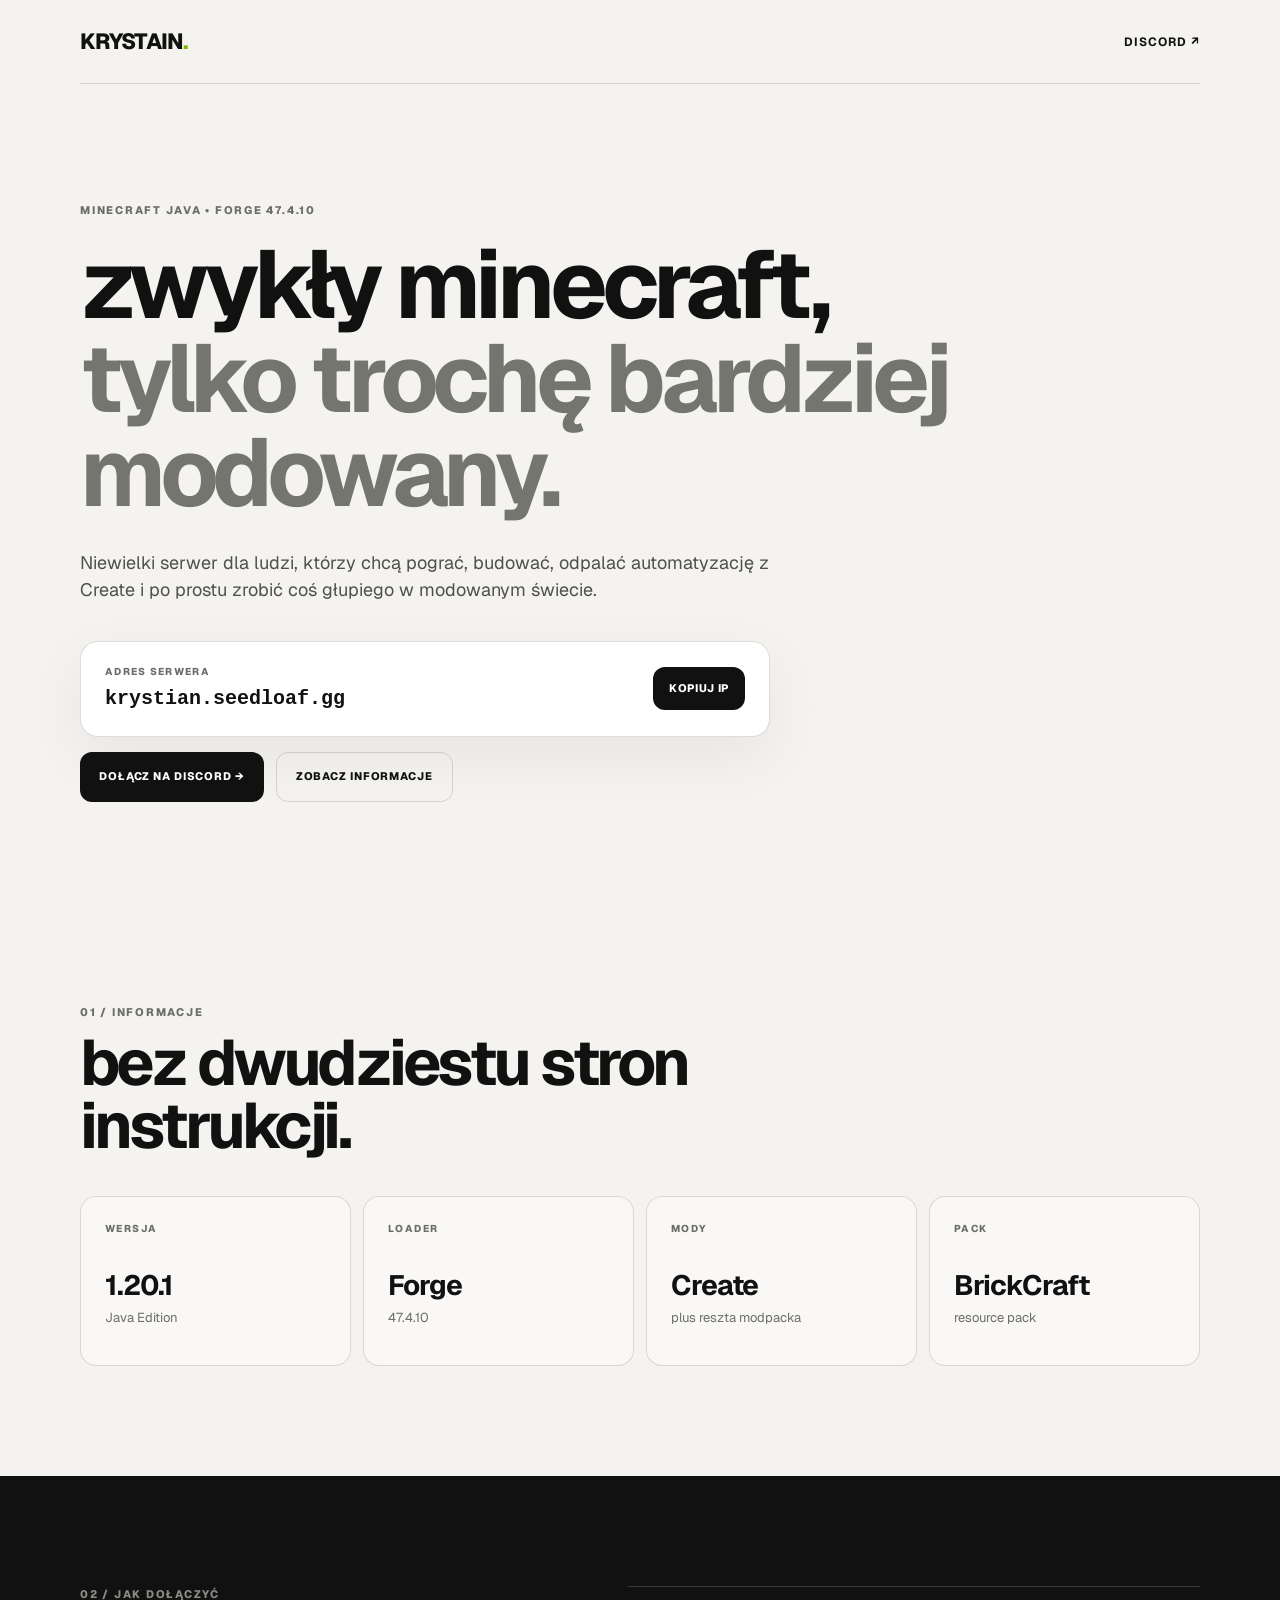
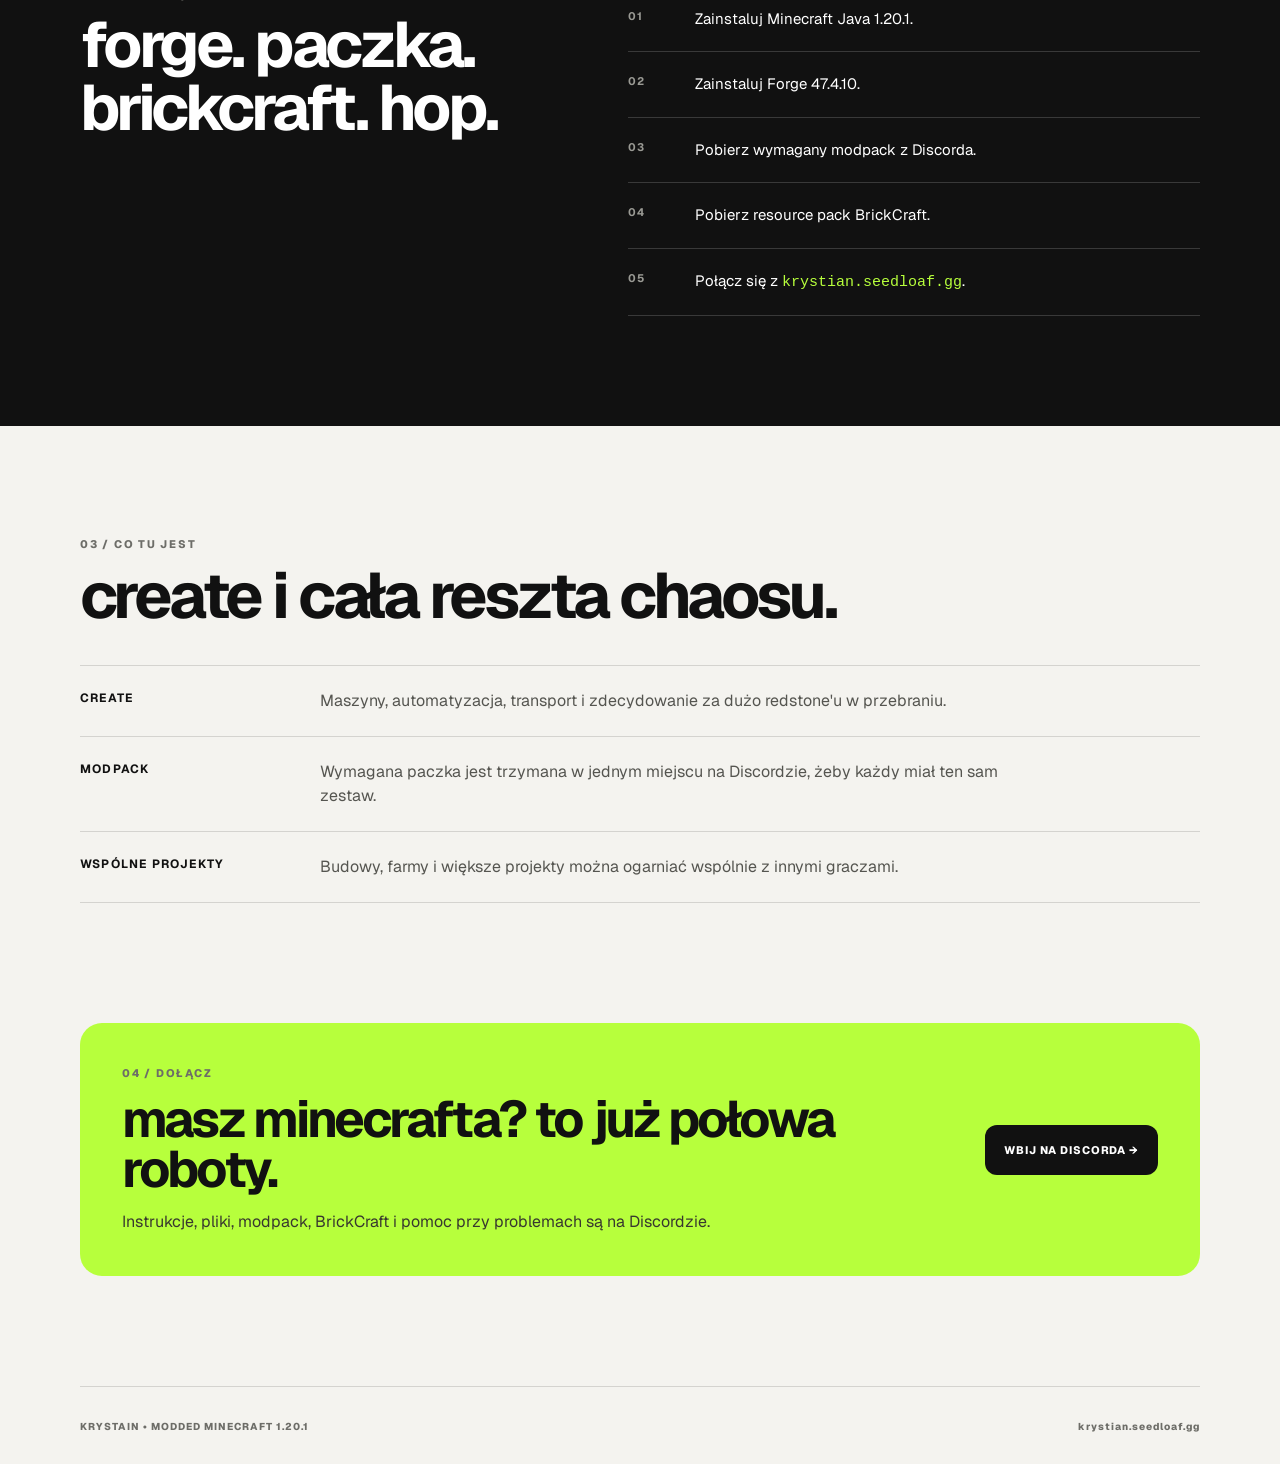
==== index.html @ 8db47ee4 "Update website" ====
<!doctype html>
<html lang="pl">
<head>
  <meta charset="utf-8">
  <meta name="viewport" content="width=device-width, initial-scale=1">
  <title>Krystain — Modowany Minecraft 1.20.1</title>
  <meta name="description" content="Krystain — niewielki modowany serwer Minecraft Java 1.20.1 Forge 47.4.10. Create, BrickCraft i wspólne granie.">
  <meta name="robots" content="index, follow">
  <meta name="theme-color" content="#111111">
  <link rel="canonical" href="https://krystian-mc-server.mooo.com/">
  <link rel="icon" href="favicon.svg" type="image/svg+xml">
  <link rel="stylesheet" href="styles.css">

  <meta property="og:type" content="website">
  <meta property="og:title" content="Krystain — Modowany Minecraft 1.20.1">
  <meta property="og:description" content="Minecraft Java 1.20.1 + Forge 47.4.10 + Create. Dołącz do serwera.">
  <meta property="og:url" content="https://krystian-mc-server.mooo.com/">

  <script type="application/ld+json">
  {
    "@context": "https://schema.org",
    "@type": "WebSite",
    "name": "Krystain Minecraft Server",
    "url": "https://krystian-mc-server.mooo.com/",
    "description": "Modowany serwer Minecraft Java 1.20.1 Forge 47.4.10.",
    "about": {
      "@type": "VideoGame",
      "name": "Minecraft",
      "gamePlatform": "PC"
    }
  }
  </script>
</head>
<body>
  <header class="nav wrap">
    <a class="brand" href="#top" aria-label="Krystain">KRYSTAIN<span>.</span></a>
    <a class="nav-link" data-discord href="#">DISCORD ↗</a>
  </header>

  <main id="top">
    <section class="hero wrap">
      <div class="eyebrow">MINECRAFT JAVA • FORGE 47.4.10</div>
      <h1>zwykły minecraft,<br><span>tylko trochę bardziej modowany.</span></h1>
      <p class="lead">Niewielki serwer dla ludzi, którzy chcą pograć, budować, odpalać automatyzację z Create i po prostu zrobić coś głupiego w modowanym świecie.</p>

      <div class="server-card">
        <div>
          <div class="label">ADRES SERWERA</div>
          <code id="server-address">krystian.seedloaf.gg</code>
        </div>
        <button id="copy-ip" class="copy-btn" type="button">KOPIUJ IP</button>
      </div>

      <div class="actions">
        <a class="btn btn-primary" data-discord href="#">DOŁĄCZ NA DISCORD →</a>
        <a class="btn btn-ghost" href="#info">ZOBACZ INFORMACJE</a>
      </div>
    </section>

    <section id="info" class="section wrap">
      <div class="section-head">
        <div class="eyebrow">01 / INFORMACJE</div>
        <h2>bez dwudziestu stron instrukcji.</h2>
      </div>
      <div class="grid four">
        <article class="info-card"><span>WERSJA</span><strong>1.20.1</strong><p>Java Edition</p></article>
        <article class="info-card"><span>LOADER</span><strong>Forge</strong><p>47.4.10</p></article>
        <article class="info-card"><span>MODY</span><strong>Create</strong><p>plus reszta modpacka</p></article>
        <article class="info-card"><span>PACK</span><strong>BrickCraft</strong><p>resource pack</p></article>
      </div>
    </section>

    <section class="section dark">
      <div class="wrap split">
        <div>
          <div class="eyebrow">02 / JAK DOŁĄCZYĆ</div>
          <h2>forge. paczka. brickcraft. hop.</h2>
        </div>
        <div class="steps">
          <div class="step"><b>01</b><span>Zainstaluj Minecraft Java 1.20.1.</span></div>
          <div class="step"><b>02</b><span>Zainstaluj Forge 47.4.10.</span></div>
          <div class="step"><b>03</b><span>Pobierz wymagany modpack z Discorda.</span></div>
          <div class="step"><b>04</b><span>Pobierz resource pack BrickCraft.</span></div>
          <div class="step"><b>05</b><span>Połącz się z <code>krystian.seedloaf.gg</code>.</span></div>
        </div>
      </div>
    </section>

    <section class="section wrap">
      <div class="section-head">
        <div class="eyebrow">03 / CO TU JEST</div>
        <h2>create i cała reszta chaosu.</h2>
      </div>
      <div class="feature-list">
        <div class="feature"><strong>CREATE</strong><span>Maszyny, automatyzacja, transport i zdecydowanie za dużo redstone'u w przebraniu.</span></div>
        <div class="feature"><strong>MODPACK</strong><span>Wymagana paczka jest trzymana w jednym miejscu na Discordzie, żeby każdy miał ten sam zestaw.</span></div>
        <div class="feature"><strong>WSPÓLNE PROJEKTY</strong><span>Budowy, farmy i większe projekty można ogarniać wspólnie z innymi graczami.</span></div>
      </div>
    </section>

    <section class="section cta wrap">
      <div class="cta-box">
        <div>
          <div class="eyebrow">04 / DOŁĄCZ</div>
          <h2>masz minecrafta? to już połowa roboty.</h2>
          <p>Instrukcje, pliki, modpack, BrickCraft i pomoc przy problemach są na Discordzie.</p>
        </div>
        <a class="btn btn-primary" data-discord href="#">WBIJ NA DISCORDA →</a>
      </div>
    </section>
  </main>

  <footer class="footer wrap">
    <span>KRYSTAIN • MODDED MINECRAFT 1.20.1</span>
    <span>krystian.seedloaf.gg</span>
  </footer>

  <script>
    const DISCORD_URL = 'https://discord.gg/H9PWDrNjB4';
    const ip = 'krystian.seedloaf.gg';

    document.querySelectorAll('[data-discord]').forEach((el) => {
      el.href = DISCORD_URL;
    });

    document.getElementById('copy-ip').addEventListener('click', async () => {
      try {
        await navigator.clipboard.writeText(ip);
        const btn = document.getElementById('copy-ip');
        btn.textContent = 'SKOPIOWANE ✓';
        setTimeout(() => btn.textContent = 'KOPIUJ IP', 1500);
      } catch {
        window.prompt('Skopiuj adres serwera:', ip);
      }
    });
  </script>
</body>
</html>
---- styles.css ----
@import url('https://fonts.googleapis.com/css2?family=Geist:wght@400;500;600;700;800&display=swap');

:root {
  --bg: #f4f3ef;
  --ink: #111;
  --muted: #6d6d68;
  --line: rgba(17,17,17,.14);
  --dark: #111;
  --light: #faf9f6;
  --accent: #b7ff3c;
}

* { box-sizing: border-box; }
html { scroll-behavior: smooth; }
body {
  margin: 0;
  font-family: Geist, Inter, system-ui, sans-serif;
  background: var(--bg);
  color: var(--ink);
  line-height: 1.5;
}
a { color: inherit; text-decoration: none; }
button { font: inherit; }
.wrap { width: min(1120px, calc(100% - 40px)); margin: 0 auto; }

.nav {
  min-height: 84px;
  display: flex;
  align-items: center;
  justify-content: space-between;
  border-bottom: 1px solid var(--line);
}
.brand { font-weight: 800; letter-spacing: -.04em; font-size: 22px; }
.brand span { color: #7bb800; }
.nav-link { font-size: 12px; font-weight: 700; letter-spacing: .08em; }

.hero { padding: 118px 0 92px; }
.eyebrow { font-size: 11px; font-weight: 800; letter-spacing: .16em; color: var(--muted); }
h1, h2 { margin: 0; letter-spacing: -.055em; line-height: .98; }
h1 { max-width: 900px; margin-top: 18px; font-size: clamp(50px, 8vw, 96px); }
h1 span { color: #75756f; }
.lead { max-width: 690px; margin: 30px 0 38px; font-size: 18px; color: #4f4f4b; }

.server-card {
  display: flex;
  align-items: center;
  justify-content: space-between;
  gap: 20px;
  max-width: 690px;
  padding: 22px 24px;
  background: white;
  border: 1px solid var(--line);
  border-radius: 18px;
  box-shadow: 0 20px 60px rgba(0,0,0,.06);
}
.label { margin-bottom: 5px; font-size: 10px; font-weight: 800; letter-spacing: .13em; color: var(--muted); }
.server-card code { font-size: 20px; font-weight: 700; }
.copy-btn {
  border: 0;
  background: var(--ink);
  color: white;
  border-radius: 12px;
  padding: 13px 16px;
  font-size: 11px;
  font-weight: 800;
  letter-spacing: .06em;
  cursor: pointer;
}
.copy-btn:hover { opacity: .86; }
.actions { display: flex; flex-wrap: wrap; gap: 12px; margin-top: 15px; }
.btn { display: inline-flex; align-items: center; justify-content: center; min-height: 50px; padding: 0 19px; border-radius: 12px; font-size: 11px; font-weight: 800; letter-spacing: .08em; }
.btn-primary { background: var(--ink); color: white; }
.btn-ghost { border: 1px solid var(--line); background: transparent; }
.btn-primary:hover, .btn-ghost:hover { transform: translateY(-1px); }

.section { padding: 110px 0; }
.section-head { margin-bottom: 38px; }
h2 { font-size: clamp(38px, 5vw, 64px); margin-top: 12px; max-width: 760px; }
.grid { display: grid; gap: 12px; }
.four { grid-template-columns: repeat(4, 1fr); }
.info-card { min-height: 170px; padding: 24px; border: 1px solid var(--line); border-radius: 16px; background: rgba(255,255,255,.45); }
.info-card span { display: block; font-size: 10px; font-weight: 800; letter-spacing: .14em; color: var(--muted); }
.info-card strong { display: block; margin-top: 28px; font-size: 28px; letter-spacing: -.04em; }
.info-card p { margin: 2px 0 0; color: var(--muted); font-size: 13px; }

.dark { background: var(--dark); color: white; }
.dark .eyebrow { color: #8c8c86; }
.split { display: grid; grid-template-columns: .9fr 1.1fr; gap: 80px; align-items: start; }
.steps { border-top: 1px solid rgba(255,255,255,.17); }
.step { display: grid; grid-template-columns: 55px 1fr; gap: 12px; padding: 21px 0; border-bottom: 1px solid rgba(255,255,255,.17); }
.step b { color: #9a9a94; font-size: 11px; letter-spacing: .1em; }
.step span { font-size: 15px; }
.dark code { color: var(--accent); }

.feature-list { border-top: 1px solid var(--line); }
.feature { display: grid; grid-template-columns: 220px 1fr; gap: 20px; padding: 23px 0; border-bottom: 1px solid var(--line); }
.feature strong { font-size: 12px; letter-spacing: .1em; }
.feature span { color: #555550; max-width: 700px; }

.cta { padding-top: 10px; padding-bottom: 110px; }
.cta-box { display: flex; align-items: center; justify-content: space-between; gap: 30px; padding: 42px; border-radius: 22px; background: var(--accent); }
.cta-box h2 { font-size: clamp(34px, 4vw, 54px); max-width: 720px; }
.cta-box p { max-width: 600px; margin-bottom: 0; color: #38382f; }
.cta-box .btn-primary { white-space: nowrap; }

.footer { min-height: 80px; display: flex; align-items: center; justify-content: space-between; gap: 20px; border-top: 1px solid var(--line); color: var(--muted); font-size: 10px; font-weight: 800; letter-spacing: .1em; }

@media (max-width: 820px) {
  .hero { padding-top: 80px; }
  .four { grid-template-columns: repeat(2, 1fr); }
  .split { grid-template-columns: 1fr; gap: 45px; }
  .feature { grid-template-columns: 1fr; gap: 7px; }
  .cta-box { align-items: flex-start; flex-direction: column; }
}

@media (max-width: 540px) {
  .wrap { width: min(100% - 28px, 1120px); }
  h1 { font-size: 49px; }
  .server-card { align-items: flex-start; flex-direction: column; }
  .four { grid-template-columns: 1fr; }
  .cta-box { padding: 28px; }
  .footer { align-items: flex-start; flex-direction: column; padding: 24px 0; }
}
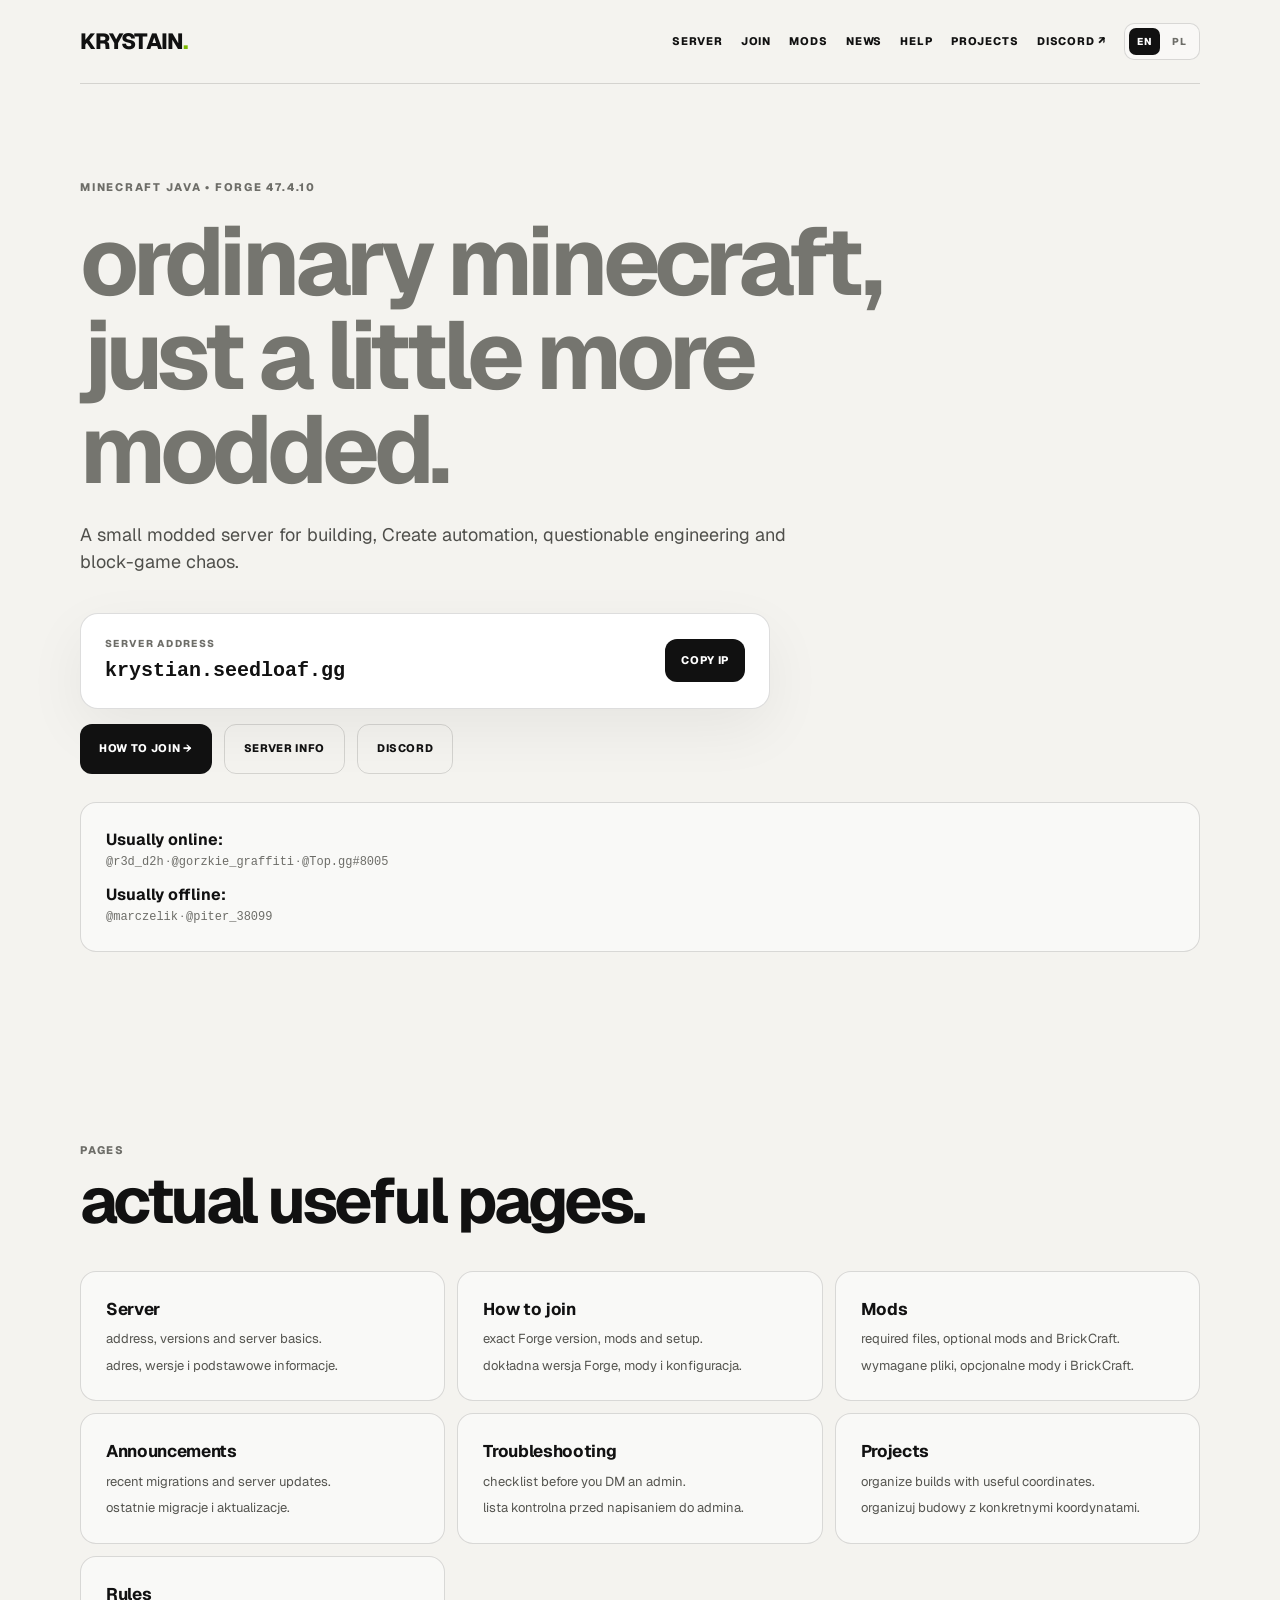
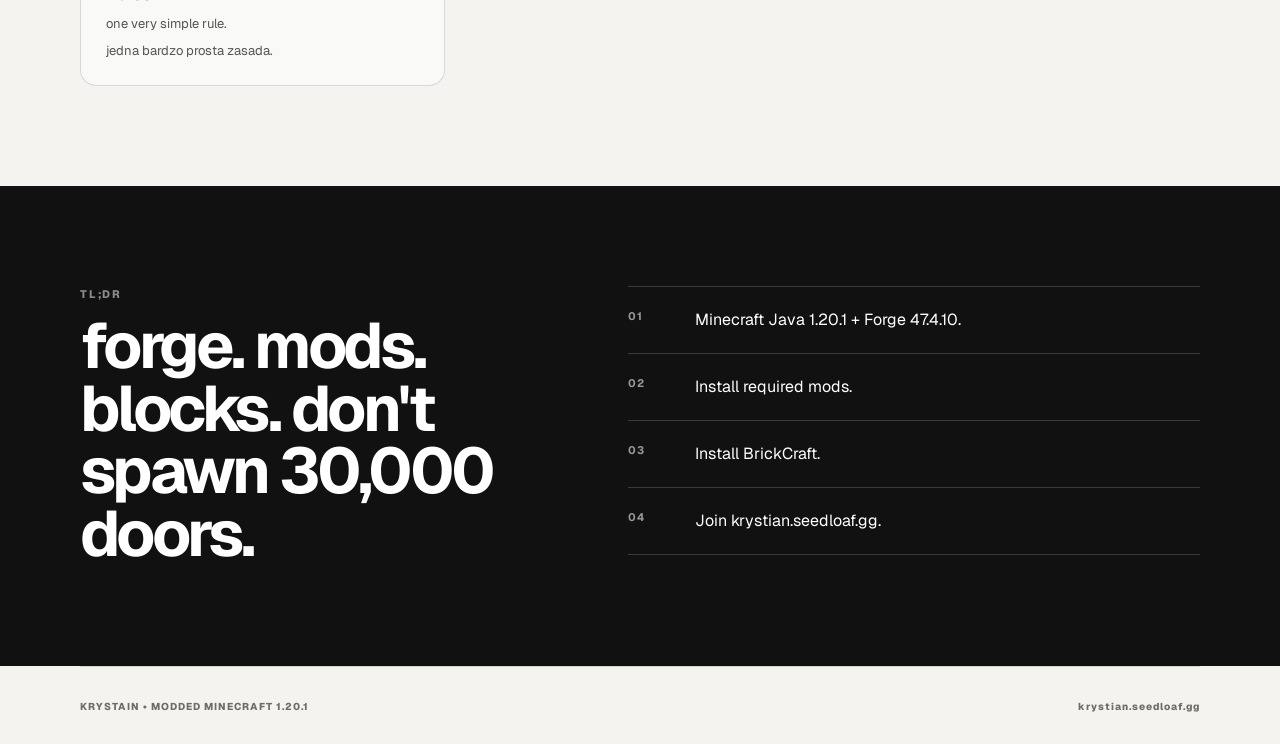
==== commit 7bb89299: "Build bilingual multi-page server site" ====
--- a/index.html
+++ b/index.html
@@ -1,138 +1,19 @@
-<!doctype html>
-<html lang="pl">
-<head>
-  <meta charset="utf-8">
-  <meta name="viewport" content="width=device-width, initial-scale=1">
-  <title>Krystain — Modowany Minecraft 1.20.1</title>
-  <meta name="description" content="Krystain — niewielki modowany serwer Minecraft Java 1.20.1 Forge 47.4.10. Create, BrickCraft i wspólne granie.">
-  <meta name="robots" content="index, follow">
-  <meta name="theme-color" content="#111111">
-  <link rel="canonical" href="https://krystian-mc-server.mooo.com/">
-  <link rel="icon" href="favicon.svg" type="image/svg+xml">
-  <link rel="stylesheet" href="styles.css">
-
-  <meta property="og:type" content="website">
-  <meta property="og:title" content="Krystain — Modowany Minecraft 1.20.1">
-  <meta property="og:description" content="Minecraft Java 1.20.1 + Forge 47.4.10 + Create. Dołącz do serwera.">
-  <meta property="og:url" content="https://krystian-mc-server.mooo.com/">
-
-  <script type="application/ld+json">
-  {
-    "@context": "https://schema.org",
-    "@type": "WebSite",
-    "name": "Krystain Minecraft Server",
-    "url": "https://krystian-mc-server.mooo.com/",
-    "description": "Modowany serwer Minecraft Java 1.20.1 Forge 47.4.10.",
-    "about": {
-      "@type": "VideoGame",
-      "name": "Minecraft",
-      "gamePlatform": "PC"
-    }
-  }
-  </script>
-</head>
-<body>
-  <header class="nav wrap">
-    <a class="brand" href="#top" aria-label="Krystain">KRYSTAIN<span>.</span></a>
-    <a class="nav-link" data-discord href="#">DISCORD ↗</a>
-  </header>
-
-  <main id="top">
-    <section class="hero wrap">
-      <div class="eyebrow">MINECRAFT JAVA • FORGE 47.4.10</div>
-      <h1>zwykły minecraft,<br><span>tylko trochę bardziej modowany.</span></h1>
-      <p class="lead">Niewielki serwer dla ludzi, którzy chcą pograć, budować, odpalać automatyzację z Create i po prostu zrobić coś głupiego w modowanym świecie.</p>
-
-      <div class="server-card">
-        <div>
-          <div class="label">ADRES SERWERA</div>
-          <code id="server-address">krystian.seedloaf.gg</code>
-        </div>
-        <button id="copy-ip" class="copy-btn" type="button">KOPIUJ IP</button>
-      </div>
-
-      <div class="actions">
-        <a class="btn btn-primary" data-discord href="#">DOŁĄCZ NA DISCORD →</a>
-        <a class="btn btn-ghost" href="#info">ZOBACZ INFORMACJE</a>
-      </div>
-    </section>
-
-    <section id="info" class="section wrap">
-      <div class="section-head">
-        <div class="eyebrow">01 / INFORMACJE</div>
-        <h2>bez dwudziestu stron instrukcji.</h2>
-      </div>
-      <div class="grid four">
-        <article class="info-card"><span>WERSJA</span><strong>1.20.1</strong><p>Java Edition</p></article>
-        <article class="info-card"><span>LOADER</span><strong>Forge</strong><p>47.4.10</p></article>
-        <article class="info-card"><span>MODY</span><strong>Create</strong><p>plus reszta modpacka</p></article>
-        <article class="info-card"><span>PACK</span><strong>BrickCraft</strong><p>resource pack</p></article>
-      </div>
-    </section>
-
-    <section class="section dark">
-      <div class="wrap split">
-        <div>
-          <div class="eyebrow">02 / JAK DOŁĄCZYĆ</div>
-          <h2>forge. paczka. brickcraft. hop.</h2>
-        </div>
-        <div class="steps">
-          <div class="step"><b>01</b><span>Zainstaluj Minecraft Java 1.20.1.</span></div>
-          <div class="step"><b>02</b><span>Zainstaluj Forge 47.4.10.</span></div>
-          <div class="step"><b>03</b><span>Pobierz wymagany modpack z Discorda.</span></div>
-          <div class="step"><b>04</b><span>Pobierz resource pack BrickCraft.</span></div>
-          <div class="step"><b>05</b><span>Połącz się z <code>krystian.seedloaf.gg</code>.</span></div>
-        </div>
-      </div>
-    </section>
-
-    <section class="section wrap">
-      <div class="section-head">
-        <div class="eyebrow">03 / CO TU JEST</div>
-        <h2>create i cała reszta chaosu.</h2>
-      </div>
-      <div class="feature-list">
-        <div class="feature"><strong>CREATE</strong><span>Maszyny, automatyzacja, transport i zdecydowanie za dużo redstone'u w przebraniu.</span></div>
-        <div class="feature"><strong>MODPACK</strong><span>Wymagana paczka jest trzymana w jednym miejscu na Discordzie, żeby każdy miał ten sam zestaw.</span></div>
-        <div class="feature"><strong>WSPÓLNE PROJEKTY</strong><span>Budowy, farmy i większe projekty można ogarniać wspólnie z innymi graczami.</span></div>
-      </div>
-    </section>
-
-    <section class="section cta wrap">
-      <div class="cta-box">
-        <div>
-          <div class="eyebrow">04 / DOŁĄCZ</div>
-          <h2>masz minecrafta? to już połowa roboty.</h2>
-          <p>Instrukcje, pliki, modpack, BrickCraft i pomoc przy problemach są na Discordzie.</p>
-        </div>
-        <a class="btn btn-primary" data-discord href="#">WBIJ NA DISCORDA →</a>
-      </div>
-    </section>
-  </main>
-
-  <footer class="footer wrap">
-    <span>KRYSTAIN • MODDED MINECRAFT 1.20.1</span>
-    <span>krystian.seedloaf.gg</span>
-  </footer>
-
-  <script>
-    const DISCORD_URL = 'https://discord.gg/H9PWDrNjB4';
-    const ip = 'krystian.seedloaf.gg';
-
-    document.querySelectorAll('[data-discord]').forEach((el) => {
-      el.href = DISCORD_URL;
-    });
-
-    document.getElementById('copy-ip').addEventListener('click', async () => {
-      try {
-        await navigator.clipboard.writeText(ip);
-        const btn = document.getElementById('copy-ip');
-        btn.textContent = 'SKOPIOWANE ✓';
-        setTimeout(() => btn.textContent = 'KOPIUJ IP', 1500);
-      } catch {
-        window.prompt('Skopiuj adres serwera:', ip);
-      }
-    });
-  </script>
-</body>
-</html>
+<!doctype html><html lang="en" data-titleen="Krystain — Modded Minecraft 1.20.1" data-titlepl="Krystain — Modowany Minecraft 1.20.1" data-descen="Krystain is a small modded Minecraft Java 1.20.1 Forge server with Create and BrickCraft." data-descpl="Krystain to mały modowany serwer Minecraft Java 1.20.1 Forge z Create i BrickCraft."><head><meta charset="utf-8"><meta name="viewport" content="width=device-width, initial-scale=1"><title>Krystain — Modded Minecraft 1.20.1</title><meta name="description" content="Krystain is a small modded Minecraft Java 1.20.1 Forge server with Create and BrickCraft."><meta name="robots" content="index, follow"><link rel="canonical" href="https://krystian-mc.vercel.app/"><meta property="og:type" content="website"><meta property="og:title" content="Krystain — Modded Minecraft 1.20.1"><meta property="og:description" content="Krystain is a small modded Minecraft Java 1.20.1 Forge server with Create and BrickCraft."><meta property="og:url" content="https://krystian-mc.vercel.app/"><link rel="icon" href="/favicon.svg" type="image/svg+xml"><link rel="stylesheet" href="/styles.css"></head><body>
+<header class="nav wrap"><a class="brand" href="/">KRYSTAIN<span>.</span></a><div class="nav-actions"><a class="nav-link" href="/server/">SERVER</a><a class="nav-link" href="/join/">JOIN</a><a class="nav-link" href="/mods/">MODS</a><a class="nav-link" href="/announcements/">NEWS</a><a class="nav-link" href="/troubleshooting/">HELP</a><a class="nav-link" href="/projects/">PROJECTS</a><a class="nav-link" data-discord href="#">DISCORD ↗</a><div class="lang-switch"><button data-set-lang="en">EN</button><button data-set-lang="pl">PL</button></div></div></header>
+<main>
+<section class="hero wrap"><div class="eyebrow">MINECRAFT JAVA • FORGE 47.4.10</div><h1><span class="lang-en">ordinary minecraft,<br><span>just a little more modded.</span></span><span class="lang-pl">zwykły minecraft,<br><span>tylko trochę bardziej modowany.</span></span></h1>
+<p class="lead"><span class="lang-en">A small modded server for building, Create automation, questionable engineering and block-game chaos.</span><span class="lang-pl">Mały modowany serwer do budowania, automatyzacji z Create, podejrzanej inżynierii i blockowego chaosu.</span></p>
+<div class="server-card"><div><div class="label">SERVER ADDRESS</div><code>krystian.seedloaf.gg</code></div><button id="copy-ip" class="copy-btn">COPY IP</button></div>
+<div class="actions"><a class="btn" href="/join/">HOW TO JOIN →</a><a class="btn btn-ghost" href="/server/">SERVER INFO</a><a class="btn btn-ghost" data-discord href="#">DISCORD</a></div>
+<div class="notice" style="margin-top:28px"><strong><span class="lang-en">Usually online:</span><span class="lang-pl">Zwykle online:</span></strong><div class="mini"><code>@r3d_d2h</code> · <code>@gorzkie_graffiti</code> · <code>@Top.gg#8005</code></div><strong style="display:block;margin-top:12px"><span class="lang-en">Usually offline:</span><span class="lang-pl">Zwykle offline:</span></strong><div class="mini"><code>@marczelik</code> · <code>@piter_38099</code></div></div></section>
+<section class="section wrap"><div class="section-head"><div class="eyebrow">PAGES</div><h2><span class="lang-en">actual useful pages.</span><span class="lang-pl">faktycznie przydatne strony.</span></h2></div><div class="link-grid">
+<a class="link-card" href="/server/"><strong>Server</strong><span><span class="lang-en">address, versions and server basics.</span><span class="lang-pl">adres, wersje i podstawowe informacje.</span></span></a>
+<a class="link-card" href="/join/"><strong>How to join</strong><span><span class="lang-en">exact Forge version, mods and setup.</span><span class="lang-pl">dokładna wersja Forge, mody i konfiguracja.</span></span></a>
+<a class="link-card" href="/mods/"><strong>Mods</strong><span><span class="lang-en">required files, optional mods and BrickCraft.</span><span class="lang-pl">wymagane pliki, opcjonalne mody i BrickCraft.</span></span></a>
+<a class="link-card" href="/announcements/"><strong>Announcements</strong><span><span class="lang-en">recent migrations and server updates.</span><span class="lang-pl">ostatnie migracje i aktualizacje.</span></span></a>
+<a class="link-card" href="/troubleshooting/"><strong>Troubleshooting</strong><span><span class="lang-en">checklist before you DM an admin.</span><span class="lang-pl">lista kontrolna przed napisaniem do admina.</span></span></a>
+<a class="link-card" href="/projects/"><strong>Projects</strong><span><span class="lang-en">organize builds with useful coordinates.</span><span class="lang-pl">organizuj budowy z konkretnymi koordynatami.</span></span></a>
+<a class="link-card" href="/rules/"><strong>Rules</strong><span><span class="lang-en">one very simple rule.</span><span class="lang-pl">jedna bardzo prosta zasada.</span></span></a></div></section>
+<section class="section dark"><div class="wrap split"><div><div class="eyebrow">TL;DR</div><h2><span class="lang-en">forge. mods. blocks. don't spawn 30,000 doors.</span><span class="lang-pl">forge. mody. bloczki. nie spawnuj 30 000 drzwi.</span></h2></div><div class="steps">
+<div class="step"><b>01</b><span><span class="lang-en">Minecraft Java 1.20.1 + Forge 47.4.10.</span><span class="lang-pl">Minecraft Java 1.20.1 + Forge 47.4.10.</span></span></div><div class="step"><b>02</b><span><span class="lang-en">Install required mods.</span><span class="lang-pl">Zainstaluj wymagane mody.</span></span></div><div class="step"><b>03</b><span><span class="lang-en">Install BrickCraft.</span><span class="lang-pl">Zainstaluj BrickCraft.</span></span></div><div class="step"><b>04</b><span><span class="lang-en">Join krystian.seedloaf.gg.</span><span class="lang-pl">Wejdź na krystian.seedloaf.gg.</span></span></div>
+</div></div></section></main><footer class="footer wrap"><span>KRYSTAIN • MODDED MINECRAFT 1.20.1</span><span>krystian.seedloaf.gg</span></footer><script src="/site.js"></script></body></html>
--- a/styles.css
+++ b/styles.css
@@ -1,123 +1,9 @@
 @import url('https://fonts.googleapis.com/css2?family=Geist:wght@400;500;600;700;800&display=swap');
-
-:root {
-  --bg: #f4f3ef;
-  --ink: #111;
-  --muted: #6d6d68;
-  --line: rgba(17,17,17,.14);
-  --dark: #111;
-  --light: #faf9f6;
-  --accent: #b7ff3c;
-}
-
-* { box-sizing: border-box; }
-html { scroll-behavior: smooth; }
-body {
-  margin: 0;
-  font-family: Geist, Inter, system-ui, sans-serif;
-  background: var(--bg);
-  color: var(--ink);
-  line-height: 1.5;
-}
-a { color: inherit; text-decoration: none; }
-button { font: inherit; }
-.wrap { width: min(1120px, calc(100% - 40px)); margin: 0 auto; }
-
-.nav {
-  min-height: 84px;
-  display: flex;
-  align-items: center;
-  justify-content: space-between;
-  border-bottom: 1px solid var(--line);
-}
-.brand { font-weight: 800; letter-spacing: -.04em; font-size: 22px; }
-.brand span { color: #7bb800; }
-.nav-link { font-size: 12px; font-weight: 700; letter-spacing: .08em; }
-
-.hero { padding: 118px 0 92px; }
-.eyebrow { font-size: 11px; font-weight: 800; letter-spacing: .16em; color: var(--muted); }
-h1, h2 { margin: 0; letter-spacing: -.055em; line-height: .98; }
-h1 { max-width: 900px; margin-top: 18px; font-size: clamp(50px, 8vw, 96px); }
-h1 span { color: #75756f; }
-.lead { max-width: 690px; margin: 30px 0 38px; font-size: 18px; color: #4f4f4b; }
-
-.server-card {
-  display: flex;
-  align-items: center;
-  justify-content: space-between;
-  gap: 20px;
-  max-width: 690px;
-  padding: 22px 24px;
-  background: white;
-  border: 1px solid var(--line);
-  border-radius: 18px;
-  box-shadow: 0 20px 60px rgba(0,0,0,.06);
-}
-.label { margin-bottom: 5px; font-size: 10px; font-weight: 800; letter-spacing: .13em; color: var(--muted); }
-.server-card code { font-size: 20px; font-weight: 700; }
-.copy-btn {
-  border: 0;
-  background: var(--ink);
-  color: white;
-  border-radius: 12px;
-  padding: 13px 16px;
-  font-size: 11px;
-  font-weight: 800;
-  letter-spacing: .06em;
-  cursor: pointer;
-}
-.copy-btn:hover { opacity: .86; }
-.actions { display: flex; flex-wrap: wrap; gap: 12px; margin-top: 15px; }
-.btn { display: inline-flex; align-items: center; justify-content: center; min-height: 50px; padding: 0 19px; border-radius: 12px; font-size: 11px; font-weight: 800; letter-spacing: .08em; }
-.btn-primary { background: var(--ink); color: white; }
-.btn-ghost { border: 1px solid var(--line); background: transparent; }
-.btn-primary:hover, .btn-ghost:hover { transform: translateY(-1px); }
-
-.section { padding: 110px 0; }
-.section-head { margin-bottom: 38px; }
-h2 { font-size: clamp(38px, 5vw, 64px); margin-top: 12px; max-width: 760px; }
-.grid { display: grid; gap: 12px; }
-.four { grid-template-columns: repeat(4, 1fr); }
-.info-card { min-height: 170px; padding: 24px; border: 1px solid var(--line); border-radius: 16px; background: rgba(255,255,255,.45); }
-.info-card span { display: block; font-size: 10px; font-weight: 800; letter-spacing: .14em; color: var(--muted); }
-.info-card strong { display: block; margin-top: 28px; font-size: 28px; letter-spacing: -.04em; }
-.info-card p { margin: 2px 0 0; color: var(--muted); font-size: 13px; }
-
-.dark { background: var(--dark); color: white; }
-.dark .eyebrow { color: #8c8c86; }
-.split { display: grid; grid-template-columns: .9fr 1.1fr; gap: 80px; align-items: start; }
-.steps { border-top: 1px solid rgba(255,255,255,.17); }
-.step { display: grid; grid-template-columns: 55px 1fr; gap: 12px; padding: 21px 0; border-bottom: 1px solid rgba(255,255,255,.17); }
-.step b { color: #9a9a94; font-size: 11px; letter-spacing: .1em; }
-.step span { font-size: 15px; }
-.dark code { color: var(--accent); }
-
-.feature-list { border-top: 1px solid var(--line); }
-.feature { display: grid; grid-template-columns: 220px 1fr; gap: 20px; padding: 23px 0; border-bottom: 1px solid var(--line); }
-.feature strong { font-size: 12px; letter-spacing: .1em; }
-.feature span { color: #555550; max-width: 700px; }
-
-.cta { padding-top: 10px; padding-bottom: 110px; }
-.cta-box { display: flex; align-items: center; justify-content: space-between; gap: 30px; padding: 42px; border-radius: 22px; background: var(--accent); }
-.cta-box h2 { font-size: clamp(34px, 4vw, 54px); max-width: 720px; }
-.cta-box p { max-width: 600px; margin-bottom: 0; color: #38382f; }
-.cta-box .btn-primary { white-space: nowrap; }
-
-.footer { min-height: 80px; display: flex; align-items: center; justify-content: space-between; gap: 20px; border-top: 1px solid var(--line); color: var(--muted); font-size: 10px; font-weight: 800; letter-spacing: .1em; }
-
-@media (max-width: 820px) {
-  .hero { padding-top: 80px; }
-  .four { grid-template-columns: repeat(2, 1fr); }
-  .split { grid-template-columns: 1fr; gap: 45px; }
-  .feature { grid-template-columns: 1fr; gap: 7px; }
-  .cta-box { align-items: flex-start; flex-direction: column; }
-}
-
-@media (max-width: 540px) {
-  .wrap { width: min(100% - 28px, 1120px); }
-  h1 { font-size: 49px; }
-  .server-card { align-items: flex-start; flex-direction: column; }
-  .four { grid-template-columns: 1fr; }
-  .cta-box { padding: 28px; }
-  .footer { align-items: flex-start; flex-direction: column; padding: 24px 0; }
-}
+:root{--bg:#f4f3ef;--ink:#111;--muted:#6d6d68;--line:rgba(17,17,17,.14);--dark:#111;--accent:#b7ff3c}
+*{box-sizing:border-box}html{scroll-behavior:smooth}body{margin:0;font-family:Geist,Inter,system-ui,sans-serif;background:var(--bg);color:var(--ink);line-height:1.5}a{color:inherit;text-decoration:none}button{font:inherit}.wrap{width:min(1120px,calc(100% - 40px));margin:0 auto}
+.nav{min-height:84px;display:flex;align-items:center;justify-content:space-between;border-bottom:1px solid var(--line)}.brand{font-weight:800;letter-spacing:-.04em;font-size:22px}.brand span{color:#7bb800}.nav-actions{display:flex;align-items:center;gap:18px}.nav-link{font-size:11px;font-weight:800;letter-spacing:.08em}.lang-switch{display:inline-flex;gap:4px;padding:4px;border:1px solid var(--line);border-radius:10px;background:rgba(255,255,255,.45)}.lang-switch button{border:0;background:transparent;border-radius:7px;padding:6px 8px;font-size:10px;font-weight:800;letter-spacing:.08em;cursor:pointer;color:var(--muted)}.lang-switch button.active{background:var(--ink);color:#fff}
+.hero,.page-hero{padding:95px 0 70px}.hero{padding-bottom:90px}.eyebrow{font-size:11px;font-weight:800;letter-spacing:.16em;color:var(--muted)}h1,h2{margin:0;letter-spacing:-.055em;line-height:.98}h1{max-width:900px;margin-top:18px;font-size:clamp(50px,8vw,96px)}.page-hero h1{font-size:clamp(46px,7vw,82px)}h1 span{color:#75756f}.lead{max-width:760px;margin:25px 0 38px;font-size:18px;color:#4f4f4b}
+.server-card{display:flex;align-items:center;justify-content:space-between;gap:20px;max-width:690px;padding:22px 24px;background:#fff;border:1px solid var(--line);border-radius:18px;box-shadow:0 20px 60px rgba(0,0,0,.06)}.label{margin-bottom:5px;font-size:10px;font-weight:800;letter-spacing:.13em;color:var(--muted)}.server-card code{font-size:20px;font-weight:700}.copy-btn,.btn{border:0;background:var(--ink);color:#fff;border-radius:12px;padding:13px 16px;font-size:11px;font-weight:800;letter-spacing:.06em;cursor:pointer}.actions{display:flex;flex-wrap:wrap;gap:12px;margin-top:15px}.btn{display:inline-flex;align-items:center;justify-content:center;min-height:50px;padding:0 19px}.btn-ghost{border:1px solid var(--line);background:transparent;color:var(--ink)}
+.section{padding:100px 0}.section-head{margin-bottom:38px}h2{font-size:clamp(38px,5vw,64px);margin-top:12px;max-width:800px}.content-grid{display:grid;grid-template-columns:repeat(2,1fr);gap:12px}.link-grid{display:grid;grid-template-columns:repeat(3,1fr);gap:12px}.card,.link-card,.notice{padding:25px;border:1px solid var(--line);border-radius:16px;background:rgba(255,255,255,.48)}.card h3{margin:0 0 10px;font-size:24px;letter-spacing:-.04em}.card p,.link-card span{margin:0;color:#555550}.link-card strong{display:block;font-size:17px;letter-spacing:-.02em}.link-card span{display:block;margin-top:7px;font-size:13px}.kv{display:grid;grid-template-columns:180px 1fr}.kv div{padding:16px 0;border-bottom:1px solid var(--line)}.kv .key{font-size:10px;font-weight:800;letter-spacing:.12em;color:var(--muted)}.kv .value{font-weight:700}.steps{border-top:1px solid var(--line)}.step{display:grid;grid-template-columns:55px 1fr;gap:12px;padding:21px 0;border-bottom:1px solid var(--line)}.step b{color:#9a9a94;font-size:11px;letter-spacing:.1em}.dark{background:var(--dark);color:#fff}.dark .eyebrow{color:#8c8c86}.dark .steps{border-color:rgba(255,255,255,.17)}.dark .step{border-color:rgba(255,255,255,.17)}.dark code{color:var(--accent)}.split{display:grid;grid-template-columns:.9fr 1.1fr;gap:80px}.announce{padding:24px 0;border-top:1px solid var(--line)}.announce:last-child{border-bottom:1px solid var(--line)}.announce h3{margin:7px 0 10px;font-size:25px;letter-spacing:-.035em}.announce p{max-width:850px;color:#555550}.tag{display:inline-block;padding:5px 8px;border-radius:999px;background:#e9e8e1;font-size:9px;font-weight:800;letter-spacing:.1em}.mini{font-size:12px;color:var(--muted)}.mono{font-family:ui-monospace,SFMono-Regular,Menlo,monospace}.lang-pl{display:none}body[data-lang="en"] .lang-en{display:inline}body[data-lang="pl"] .lang-pl{display:inline}body[data-lang="en"] .block-en{display:block}body[data-lang="pl"] .block-pl{display:block}.block-en,.block-pl{display:none}
+.footer{min-height:80px;display:flex;align-items:center;justify-content:space-between;gap:20px;border-top:1px solid var(--line);color:var(--muted);font-size:10px;font-weight:800;letter-spacing:.1em}
+@media(max-width:820px){.link-grid,.content-grid{grid-template-columns:repeat(2,1fr)}.split{grid-template-columns:1fr;gap:45px}.nav-link{display:none}.kv{grid-template-columns:1fr}}@media(max-width:540px){.wrap{width:min(100% - 28px,1120px)}h1{font-size:49px}.server-card{align-items:flex-start;flex-direction:column}.link-grid,.content-grid{grid-template-columns:1fr}.footer{align-items:flex-start;flex-direction:column;padding:24px 0}}
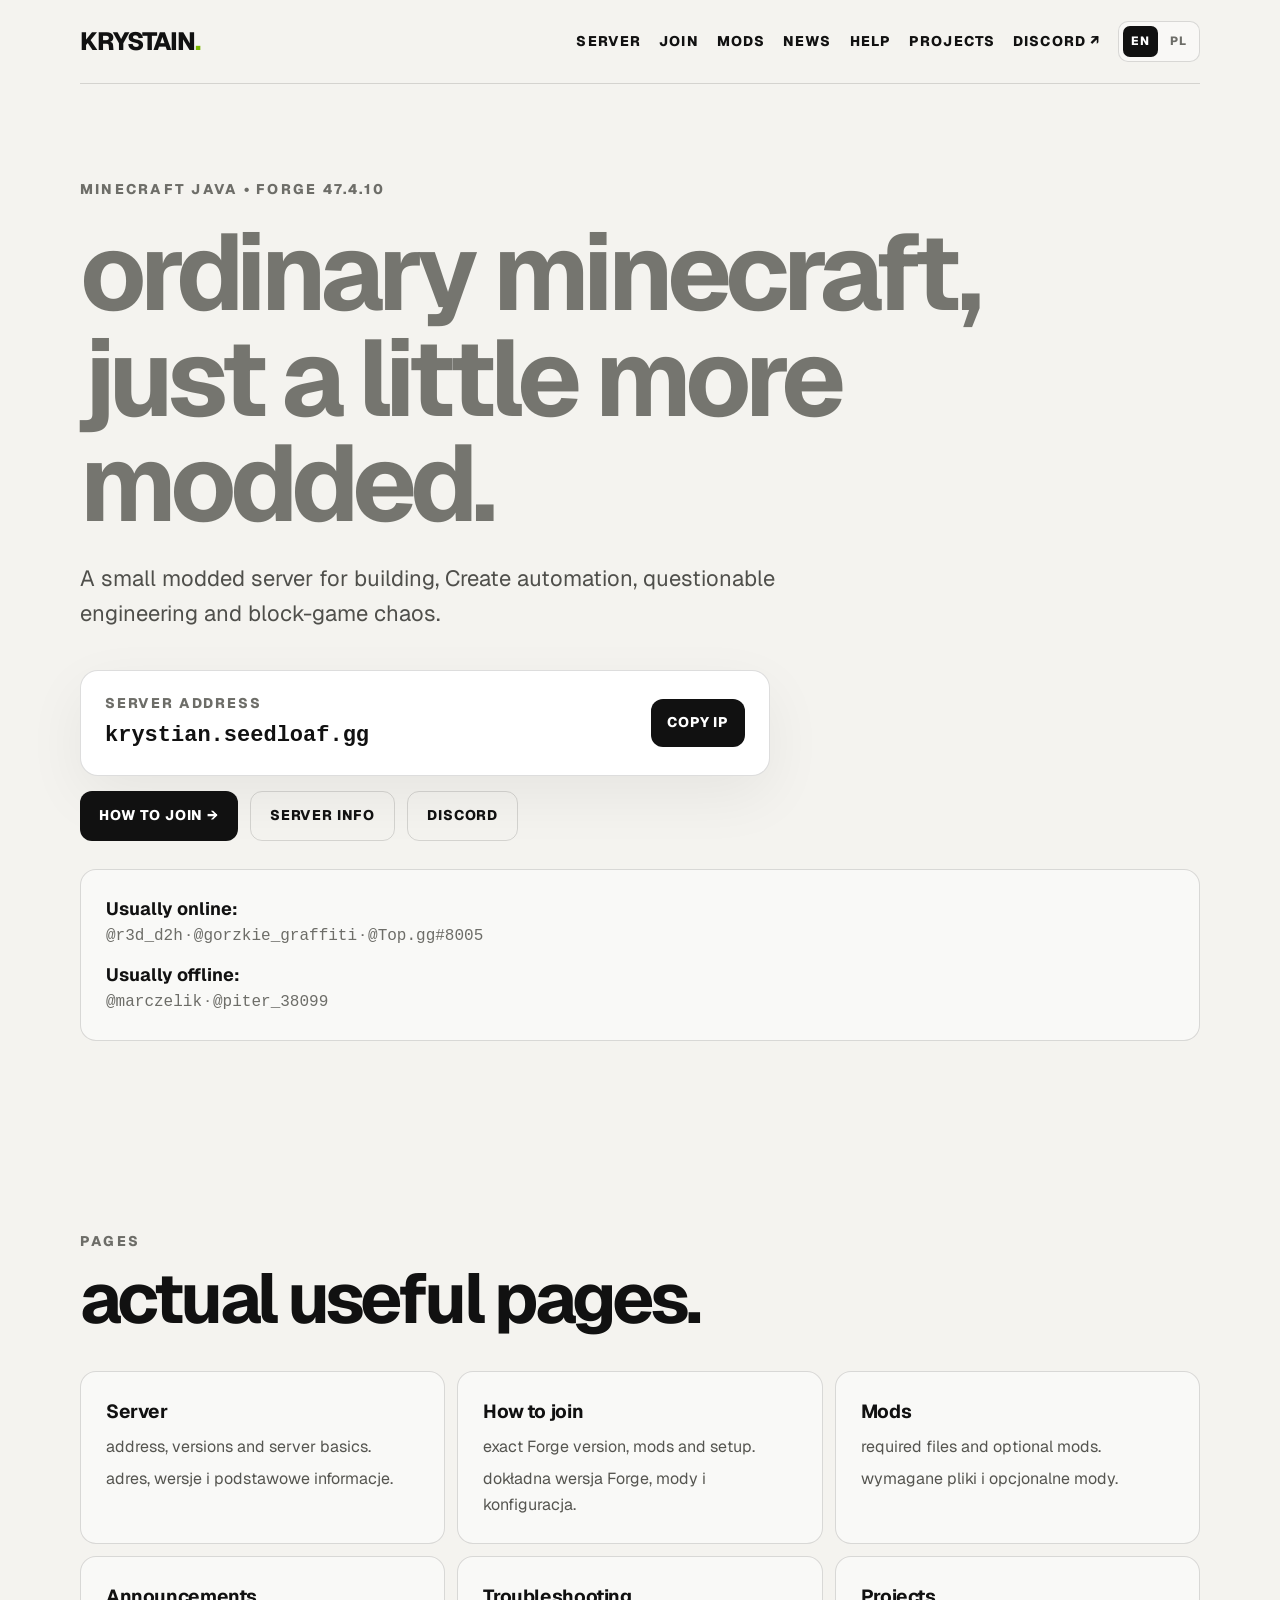
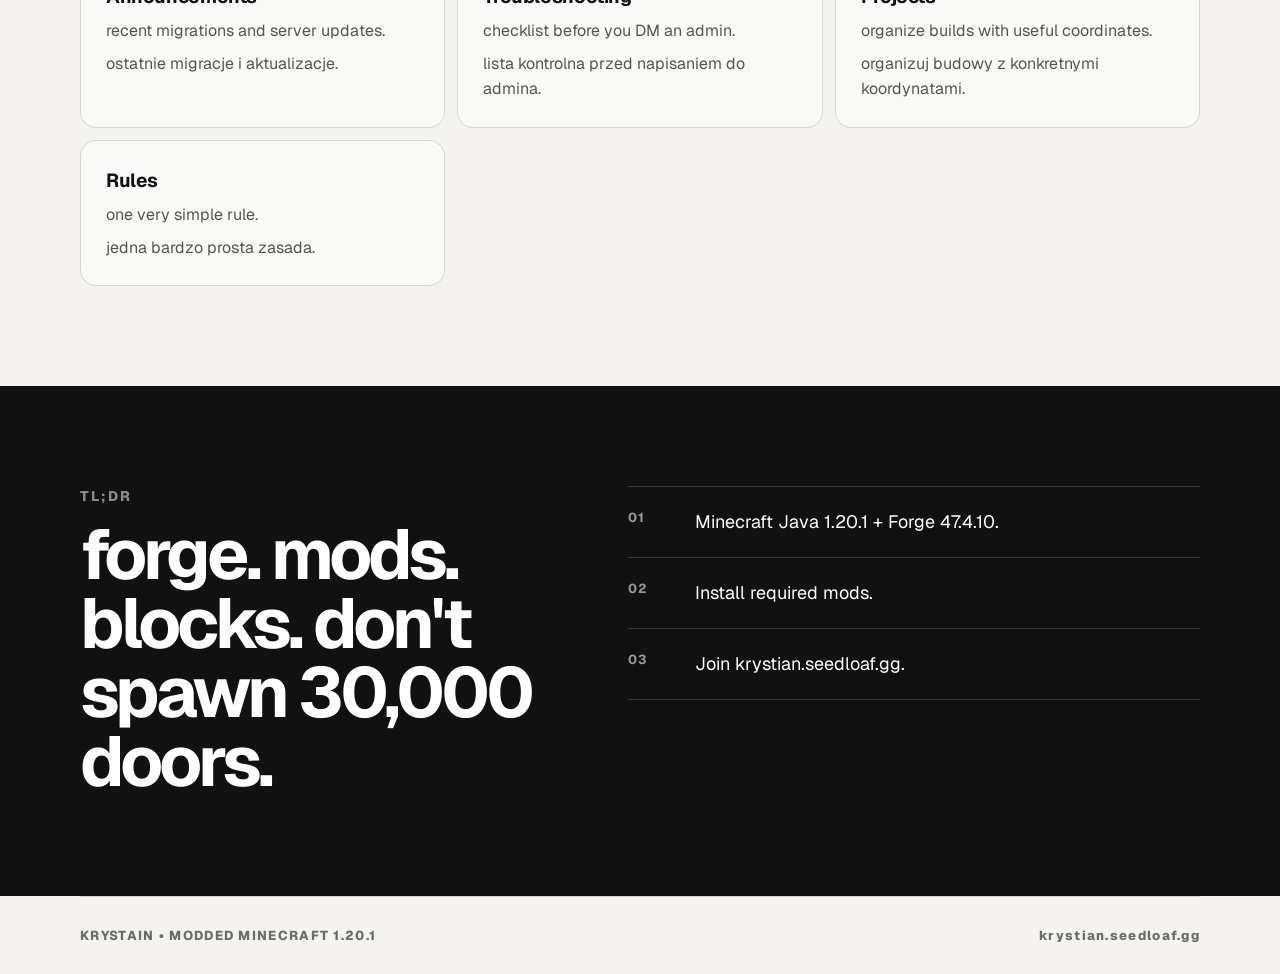
==== commit 6feefbcd: "Add reboot announcement, demote BrickCraft to optional - announcements: add reboot-in-14-days post (" ====
--- a/index.html
+++ b/index.html
@@ -1,4 +1,4 @@
-<!doctype html><html lang="en" data-titleen="Krystain — Modded Minecraft 1.20.1" data-titlepl="Krystain — Modowany Minecraft 1.20.1" data-descen="Krystain is a small modded Minecraft Java 1.20.1 Forge server with Create and BrickCraft." data-descpl="Krystain to mały modowany serwer Minecraft Java 1.20.1 Forge z Create i BrickCraft."><head><meta charset="utf-8"><meta name="viewport" content="width=device-width, initial-scale=1"><title>Krystain — Modded Minecraft 1.20.1</title><meta name="description" content="Krystain is a small modded Minecraft Java 1.20.1 Forge server with Create and BrickCraft."><meta name="robots" content="index, follow"><link rel="canonical" href="https://krystian-mc.vercel.app/"><meta property="og:type" content="website"><meta property="og:title" content="Krystain — Modded Minecraft 1.20.1"><meta property="og:description" content="Krystain is a small modded Minecraft Java 1.20.1 Forge server with Create and BrickCraft."><meta property="og:url" content="https://krystian-mc.vercel.app/"><link rel="icon" href="/favicon.svg" type="image/svg+xml"><link rel="stylesheet" href="/styles.css"></head><body>
+<!doctype html><html lang="en" data-titleen="Krystain — Modded Minecraft 1.20.1" data-titlepl="Krystain — Modowany Minecraft 1.20.1" data-descen="Krystain is a small modded Minecraft Java 1.20.1 Forge server with Create." data-descpl="Krystain to mały modowany serwer Minecraft Java 1.20.1 Forge z Create."><head><meta charset="utf-8"><meta name="viewport" content="width=device-width, initial-scale=1"><title>Krystain — Modded Minecraft 1.20.1</title><meta name="description" content="Krystain is a small modded Minecraft Java 1.20.1 Forge server with Create."><meta name="robots" content="index, follow"><link rel="canonical" href="https://krystian-mc.vercel.app/"><meta property="og:type" content="website"><meta property="og:title" content="Krystain — Modded Minecraft 1.20.1"><meta property="og:description" content="Krystain is a small modded Minecraft Java 1.20.1 Forge server with Create."><meta property="og:url" content="https://krystian-mc.vercel.app/"><link rel="icon" href="/favicon.svg" type="image/svg+xml"><link rel="stylesheet" href="/styles.css"></head><body>
 <header class="nav wrap"><a class="brand" href="/">KRYSTAIN<span>.</span></a><div class="nav-actions"><a class="nav-link" href="/server/">SERVER</a><a class="nav-link" href="/join/">JOIN</a><a class="nav-link" href="/mods/">MODS</a><a class="nav-link" href="/announcements/">NEWS</a><a class="nav-link" href="/troubleshooting/">HELP</a><a class="nav-link" href="/projects/">PROJECTS</a><a class="nav-link" data-discord href="#">DISCORD ↗</a><div class="lang-switch"><button data-set-lang="en">EN</button><button data-set-lang="pl">PL</button></div></div></header>
 <main>
 <section class="hero wrap"><div class="eyebrow">MINECRAFT JAVA • FORGE 47.4.10</div><h1><span class="lang-en">ordinary minecraft,<br><span>just a little more modded.</span></span><span class="lang-pl">zwykły minecraft,<br><span>tylko trochę bardziej modowany.</span></span></h1>
@@ -9,11 +9,11 @@
 <section class="section wrap"><div class="section-head"><div class="eyebrow">PAGES</div><h2><span class="lang-en">actual useful pages.</span><span class="lang-pl">faktycznie przydatne strony.</span></h2></div><div class="link-grid">
 <a class="link-card" href="/server/"><strong>Server</strong><span><span class="lang-en">address, versions and server basics.</span><span class="lang-pl">adres, wersje i podstawowe informacje.</span></span></a>
 <a class="link-card" href="/join/"><strong>How to join</strong><span><span class="lang-en">exact Forge version, mods and setup.</span><span class="lang-pl">dokładna wersja Forge, mody i konfiguracja.</span></span></a>
-<a class="link-card" href="/mods/"><strong>Mods</strong><span><span class="lang-en">required files, optional mods and BrickCraft.</span><span class="lang-pl">wymagane pliki, opcjonalne mody i BrickCraft.</span></span></a>
+<a class="link-card" href="/mods/"><strong>Mods</strong><span><span class="lang-en">required files and optional mods.</span><span class="lang-pl">wymagane pliki i opcjonalne mody.</span></span></a>
 <a class="link-card" href="/announcements/"><strong>Announcements</strong><span><span class="lang-en">recent migrations and server updates.</span><span class="lang-pl">ostatnie migracje i aktualizacje.</span></span></a>
 <a class="link-card" href="/troubleshooting/"><strong>Troubleshooting</strong><span><span class="lang-en">checklist before you DM an admin.</span><span class="lang-pl">lista kontrolna przed napisaniem do admina.</span></span></a>
 <a class="link-card" href="/projects/"><strong>Projects</strong><span><span class="lang-en">organize builds with useful coordinates.</span><span class="lang-pl">organizuj budowy z konkretnymi koordynatami.</span></span></a>
 <a class="link-card" href="/rules/"><strong>Rules</strong><span><span class="lang-en">one very simple rule.</span><span class="lang-pl">jedna bardzo prosta zasada.</span></span></a></div></section>
 <section class="section dark"><div class="wrap split"><div><div class="eyebrow">TL;DR</div><h2><span class="lang-en">forge. mods. blocks. don't spawn 30,000 doors.</span><span class="lang-pl">forge. mody. bloczki. nie spawnuj 30 000 drzwi.</span></h2></div><div class="steps">
-<div class="step"><b>01</b><span><span class="lang-en">Minecraft Java 1.20.1 + Forge 47.4.10.</span><span class="lang-pl">Minecraft Java 1.20.1 + Forge 47.4.10.</span></span></div><div class="step"><b>02</b><span><span class="lang-en">Install required mods.</span><span class="lang-pl">Zainstaluj wymagane mody.</span></span></div><div class="step"><b>03</b><span><span class="lang-en">Install BrickCraft.</span><span class="lang-pl">Zainstaluj BrickCraft.</span></span></div><div class="step"><b>04</b><span><span class="lang-en">Join krystian.seedloaf.gg.</span><span class="lang-pl">Wejdź na krystian.seedloaf.gg.</span></span></div>
+<div class="step"><b>01</b><span><span class="lang-en">Minecraft Java 1.20.1 + Forge 47.4.10.</span><span class="lang-pl">Minecraft Java 1.20.1 + Forge 47.4.10.</span></span></div><div class="step"><b>02</b><span><span class="lang-en">Install required mods.</span><span class="lang-pl">Zainstaluj wymagane mody.</span></span></div><div class="step"><b>03</b><span><span class="lang-en">Join krystian.seedloaf.gg.</span><span class="lang-pl">Wejdź na krystian.seedloaf.gg.</span></span></div>
 </div></div></section></main><footer class="footer wrap"><span>KRYSTAIN • MODDED MINECRAFT 1.20.1</span><span>krystian.seedloaf.gg</span></footer><script src="/site.js"></script></body></html>
--- a/styles.css
+++ b/styles.css
@@ -1,9 +1,402 @@
 @import url('https://fonts.googleapis.com/css2?family=Geist:wght@400;500;600;700;800&display=swap');
-:root{--bg:#f4f3ef;--ink:#111;--muted:#6d6d68;--line:rgba(17,17,17,.14);--dark:#111;--accent:#b7ff3c}
-*{box-sizing:border-box}html{scroll-behavior:smooth}body{margin:0;font-family:Geist,Inter,system-ui,sans-serif;background:var(--bg);color:var(--ink);line-height:1.5}a{color:inherit;text-decoration:none}button{font:inherit}.wrap{width:min(1120px,calc(100% - 40px));margin:0 auto}
-.nav{min-height:84px;display:flex;align-items:center;justify-content:space-between;border-bottom:1px solid var(--line)}.brand{font-weight:800;letter-spacing:-.04em;font-size:22px}.brand span{color:#7bb800}.nav-actions{display:flex;align-items:center;gap:18px}.nav-link{font-size:11px;font-weight:800;letter-spacing:.08em}.lang-switch{display:inline-flex;gap:4px;padding:4px;border:1px solid var(--line);border-radius:10px;background:rgba(255,255,255,.45)}.lang-switch button{border:0;background:transparent;border-radius:7px;padding:6px 8px;font-size:10px;font-weight:800;letter-spacing:.08em;cursor:pointer;color:var(--muted)}.lang-switch button.active{background:var(--ink);color:#fff}
-.hero,.page-hero{padding:95px 0 70px}.hero{padding-bottom:90px}.eyebrow{font-size:11px;font-weight:800;letter-spacing:.16em;color:var(--muted)}h1,h2{margin:0;letter-spacing:-.055em;line-height:.98}h1{max-width:900px;margin-top:18px;font-size:clamp(50px,8vw,96px)}.page-hero h1{font-size:clamp(46px,7vw,82px)}h1 span{color:#75756f}.lead{max-width:760px;margin:25px 0 38px;font-size:18px;color:#4f4f4b}
-.server-card{display:flex;align-items:center;justify-content:space-between;gap:20px;max-width:690px;padding:22px 24px;background:#fff;border:1px solid var(--line);border-radius:18px;box-shadow:0 20px 60px rgba(0,0,0,.06)}.label{margin-bottom:5px;font-size:10px;font-weight:800;letter-spacing:.13em;color:var(--muted)}.server-card code{font-size:20px;font-weight:700}.copy-btn,.btn{border:0;background:var(--ink);color:#fff;border-radius:12px;padding:13px 16px;font-size:11px;font-weight:800;letter-spacing:.06em;cursor:pointer}.actions{display:flex;flex-wrap:wrap;gap:12px;margin-top:15px}.btn{display:inline-flex;align-items:center;justify-content:center;min-height:50px;padding:0 19px}.btn-ghost{border:1px solid var(--line);background:transparent;color:var(--ink)}
-.section{padding:100px 0}.section-head{margin-bottom:38px}h2{font-size:clamp(38px,5vw,64px);margin-top:12px;max-width:800px}.content-grid{display:grid;grid-template-columns:repeat(2,1fr);gap:12px}.link-grid{display:grid;grid-template-columns:repeat(3,1fr);gap:12px}.card,.link-card,.notice{padding:25px;border:1px solid var(--line);border-radius:16px;background:rgba(255,255,255,.48)}.card h3{margin:0 0 10px;font-size:24px;letter-spacing:-.04em}.card p,.link-card span{margin:0;color:#555550}.link-card strong{display:block;font-size:17px;letter-spacing:-.02em}.link-card span{display:block;margin-top:7px;font-size:13px}.kv{display:grid;grid-template-columns:180px 1fr}.kv div{padding:16px 0;border-bottom:1px solid var(--line)}.kv .key{font-size:10px;font-weight:800;letter-spacing:.12em;color:var(--muted)}.kv .value{font-weight:700}.steps{border-top:1px solid var(--line)}.step{display:grid;grid-template-columns:55px 1fr;gap:12px;padding:21px 0;border-bottom:1px solid var(--line)}.step b{color:#9a9a94;font-size:11px;letter-spacing:.1em}.dark{background:var(--dark);color:#fff}.dark .eyebrow{color:#8c8c86}.dark .steps{border-color:rgba(255,255,255,.17)}.dark .step{border-color:rgba(255,255,255,.17)}.dark code{color:var(--accent)}.split{display:grid;grid-template-columns:.9fr 1.1fr;gap:80px}.announce{padding:24px 0;border-top:1px solid var(--line)}.announce:last-child{border-bottom:1px solid var(--line)}.announce h3{margin:7px 0 10px;font-size:25px;letter-spacing:-.035em}.announce p{max-width:850px;color:#555550}.tag{display:inline-block;padding:5px 8px;border-radius:999px;background:#e9e8e1;font-size:9px;font-weight:800;letter-spacing:.1em}.mini{font-size:12px;color:var(--muted)}.mono{font-family:ui-monospace,SFMono-Regular,Menlo,monospace}.lang-pl{display:none}body[data-lang="en"] .lang-en{display:inline}body[data-lang="pl"] .lang-pl{display:inline}body[data-lang="en"] .block-en{display:block}body[data-lang="pl"] .block-pl{display:block}.block-en,.block-pl{display:none}
-.footer{min-height:80px;display:flex;align-items:center;justify-content:space-between;gap:20px;border-top:1px solid var(--line);color:var(--muted);font-size:10px;font-weight:800;letter-spacing:.1em}
-@media(max-width:820px){.link-grid,.content-grid{grid-template-columns:repeat(2,1fr)}.split{grid-template-columns:1fr;gap:45px}.nav-link{display:none}.kv{grid-template-columns:1fr}}@media(max-width:540px){.wrap{width:min(100% - 28px,1120px)}h1{font-size:49px}.server-card{align-items:flex-start;flex-direction:column}.link-grid,.content-grid{grid-template-columns:1fr}.footer{align-items:flex-start;flex-direction:column;padding:24px 0}}
+
+:root{
+  --bg:#f4f3ef;
+  --ink:#111;
+  --muted:#6d6d68;
+  --line:rgba(17,17,17,.14);
+  --dark:#111;
+  --accent:#b7ff3c
+}
+
+*{box-sizing:border-box}
+html{scroll-behavior:smooth}
+
+body{
+  margin:0;
+  font-family:Geist,Inter,system-ui,sans-serif;
+  background:var(--bg);
+  color:var(--ink);
+  line-height:1.55;
+  font-size:18px          /* was 16px */
+}
+
+a{color:inherit;text-decoration:none}
+button{font:inherit}
+
+.wrap{
+  width:min(1120px,calc(100% - 40px));
+  margin:0 auto
+}
+
+.nav{
+  min-height:84px;
+  display:flex;
+  align-items:center;
+  justify-content:space-between;
+  border-bottom:1px solid var(--line)
+}
+
+.brand{
+  font-weight:800;
+  letter-spacing:-.04em;
+  font-size:25px          /* was 22px */
+}
+
+.brand span{color:#7bb800}
+
+.nav-actions{
+  display:flex;
+  align-items:center;
+  gap:18px
+}
+
+.nav-link{
+  font-size:14px;          /* was 13px */
+  font-weight:800;
+  letter-spacing:.08em
+}
+
+.lang-switch{
+  display:inline-flex;
+  gap:4px;
+  padding:4px;
+  border:1px solid var(--line);
+  border-radius:10px;
+  background:rgba(255,255,255,.45)
+}
+
+.lang-switch button{
+  border:0;
+  background:transparent;
+  border-radius:7px;
+  padding:6px 8px;
+  font-size:12px;          /* was 11px */
+  font-weight:800;
+  letter-spacing:.08em;
+  cursor:pointer;
+  color:var(--muted)
+}
+
+.lang-switch button.active{
+  background:var(--ink);
+  color:#fff
+}
+
+.hero,.page-hero{
+  padding:95px 0 70px
+}
+
+.hero{padding-bottom:90px}
+
+.eyebrow{
+  font-size:14px;          /* was 13px */
+  font-weight:800;
+  letter-spacing:.16em;
+  color:var(--muted)
+}
+
+h1,h2{
+  margin:0;
+  letter-spacing:-.055em;
+  line-height:.98
+}
+
+h1{
+  max-width:900px;
+  margin-top:18px;
+  font-size:clamp(58px,9vw,108px)   /* was clamp(50px,8vw,96px) */
+}
+
+.page-hero h1{
+  font-size:clamp(52px,8vw,92px)    /* was clamp(46px,7vw,82px) */
+}
+
+h1 span{color:#75756f}
+
+.lead{
+  max-width:760px;
+  margin:25px 0 38px;
+  font-size:22px;          /* was 19px */
+  color:#4f4f4b;
+  line-height:1.6
+}
+
+.server-card{
+  display:flex;
+  align-items:center;
+  justify-content:space-between;
+  gap:20px;
+  max-width:690px;
+  padding:22px 24px;
+  background:#fff;
+  border:1px solid var(--line);
+  border-radius:18px;
+  box-shadow:0 20px 60px rgba(0,0,0,.06)
+}
+
+.label{
+  margin-bottom:5px;
+  font-size:14px;          /* was 13px */
+  font-weight:800;
+  letter-spacing:.13em;
+  color:var(--muted)
+}
+
+.server-card code{
+  font-size:22px;          /* was 20px */
+  font-weight:700
+}
+
+.copy-btn,.btn{
+  border:0;
+  background:var(--ink);
+  color:#fff;
+  border-radius:12px;
+  padding:13px 16px;
+  font-size:14px;          /* was 13px */
+  font-weight:800;
+  letter-spacing:.06em;
+  cursor:pointer
+}
+
+.actions{
+  display:flex;
+  flex-wrap:wrap;
+  gap:12px;
+  margin-top:15px
+}
+
+.btn{
+  display:inline-flex;
+  align-items:center;
+  justify-content:center;
+  min-height:50px;
+  padding:0 19px
+}
+
+.btn-ghost{
+  border:1px solid var(--line);
+  background:transparent;
+  color:var(--ink)
+}
+
+.section{padding:100px 0}
+
+.section-head{margin-bottom:38px}
+
+h2{
+  font-size:clamp(44px,5.5vw,72px); /* was clamp(38px,5vw,64px) */
+  margin-top:12px;
+  max-width:800px
+}
+
+.content-grid{
+  display:grid;
+  grid-template-columns:repeat(2,1fr);
+  gap:12px
+}
+
+.link-grid{
+  display:grid;
+  grid-template-columns:repeat(3,1fr);
+  gap:12px
+}
+
+.card,.link-card,.notice{
+  padding:25px;
+  border:1px solid var(--line);
+  border-radius:16px;
+  background:rgba(255,255,255,.48)
+}
+
+.card h3{
+  margin:0 0 10px;
+  font-size:28px;          /* was 24px */
+  letter-spacing:-.04em
+}
+
+.card p,.link-card span{
+  margin:0;
+  color:#555550;
+  font-size:17px;          /* was 15px */
+  line-height:1.6
+}
+
+.link-card strong{
+  display:block;
+  font-size:19px;          /* was 17px */
+  letter-spacing:-.02em
+}
+
+.link-card span{
+  display:block;
+  margin-top:7px;
+  font-size:16px           /* was 14px */
+}
+
+.kv{
+  display:grid;
+  grid-template-columns:180px 1fr
+}
+
+.kv div{
+  padding:16px 0;
+  border-bottom:1px solid var(--line)
+}
+
+.kv .key{
+  font-size:13px;          /* was 12px */
+  font-weight:800;
+  letter-spacing:.12em;
+  color:var(--muted)
+}
+
+.kv .value{
+  font-weight:700
+}
+
+.steps{
+  border-top:1px solid var(--line)
+}
+
+.step{
+  display:grid;
+  grid-template-columns:55px 1fr;
+  gap:12px;
+  padding:21px 0;
+  border-bottom:1px solid var(--line)
+}
+
+.step b{
+  color:#9a9a94;
+  font-size:13px;          /* was 12px */
+  letter-spacing:.1em
+}
+
+.dark{
+  background:var(--dark);
+  color:#fff
+}
+
+.dark .eyebrow{color:#8c8c86}
+
+.dark .steps{
+  border-color:rgba(255,255,255,.17)
+}
+
+.dark .step{
+  border-color:rgba(255,255,255,.17)
+}
+
+.dark code{color:var(--accent)}
+
+.split{
+  display:grid;
+  grid-template-columns:.9fr 1.1fr;
+  gap:80px
+}
+
+.announce{
+  padding:24px 0;
+  border-top:1px solid var(--line)
+}
+
+.announce:last-child{
+  border-bottom:1px solid var(--line)
+}
+
+.announce h3{
+  margin:7px 0 10px;
+  font-size:28px;          /* was 25px */
+  letter-spacing:-.035em
+}
+
+.announce p{
+  max-width:850px;
+  color:#555550;
+  font-size:17px;          /* was 15px */
+  line-height:1.6
+}
+
+.tag{
+  display:inline-block;
+  padding:5px 8px;
+  border-radius:999px;
+  background:#e9e8e1;
+  font-size:13px;          /* was 11px */
+  font-weight:800;
+  letter-spacing:.1em
+}
+
+.mini{
+  font-size:16px;          /* was 14px */
+  color:var(--muted)
+}
+
+.mono{
+  font-family:ui-monospace,SFMono-Regular,Menlo,monospace
+}
+
+.lang-en,.lang-pl,.block-en,.block-pl{display:none}
+
+body[data-lang="en"] .lang-en,
+body[data-lang="en"] .block-en{display:inline}
+
+body[data-lang="pl"] .lang-pl,
+body[data-lang="pl"] .block-pl{display:inline}
+
+.footer{
+  min-height:80px;
+  display:flex;
+  align-items:center;
+  justify-content:space-between;
+  gap:20px;
+  border-top:1px solid var(--line);
+  color:var(--muted);
+  font-size:13px;          /* was 12px */
+  font-weight:800;
+  letter-spacing:.1em
+}
+
+@media(max-width:820px){
+  .link-grid,.content-grid{
+    grid-template-columns:repeat(2,1fr)
+  }
+
+  .split{
+    grid-template-columns:1fr;
+    gap:45px
+  }
+
+  .nav-link{display:none}
+
+  .kv{
+    grid-template-columns:1fr
+  }
+}
+
+@media(max-width:540px){
+  .wrap{
+    width:min(100% - 28px,1120px)
+  }
+
+  h1{
+    font-size:54px          /* was 49px */
+  }
+
+  .server-card{
+    align-items:flex-start;
+    flex-direction:column
+  }
+
+  .link-grid,.content-grid{
+    grid-template-columns:1fr
+  }
+
+  .footer{
+    align-items:flex-start;
+    flex-direction:column;
+    padding:24px 0
+  }
+}
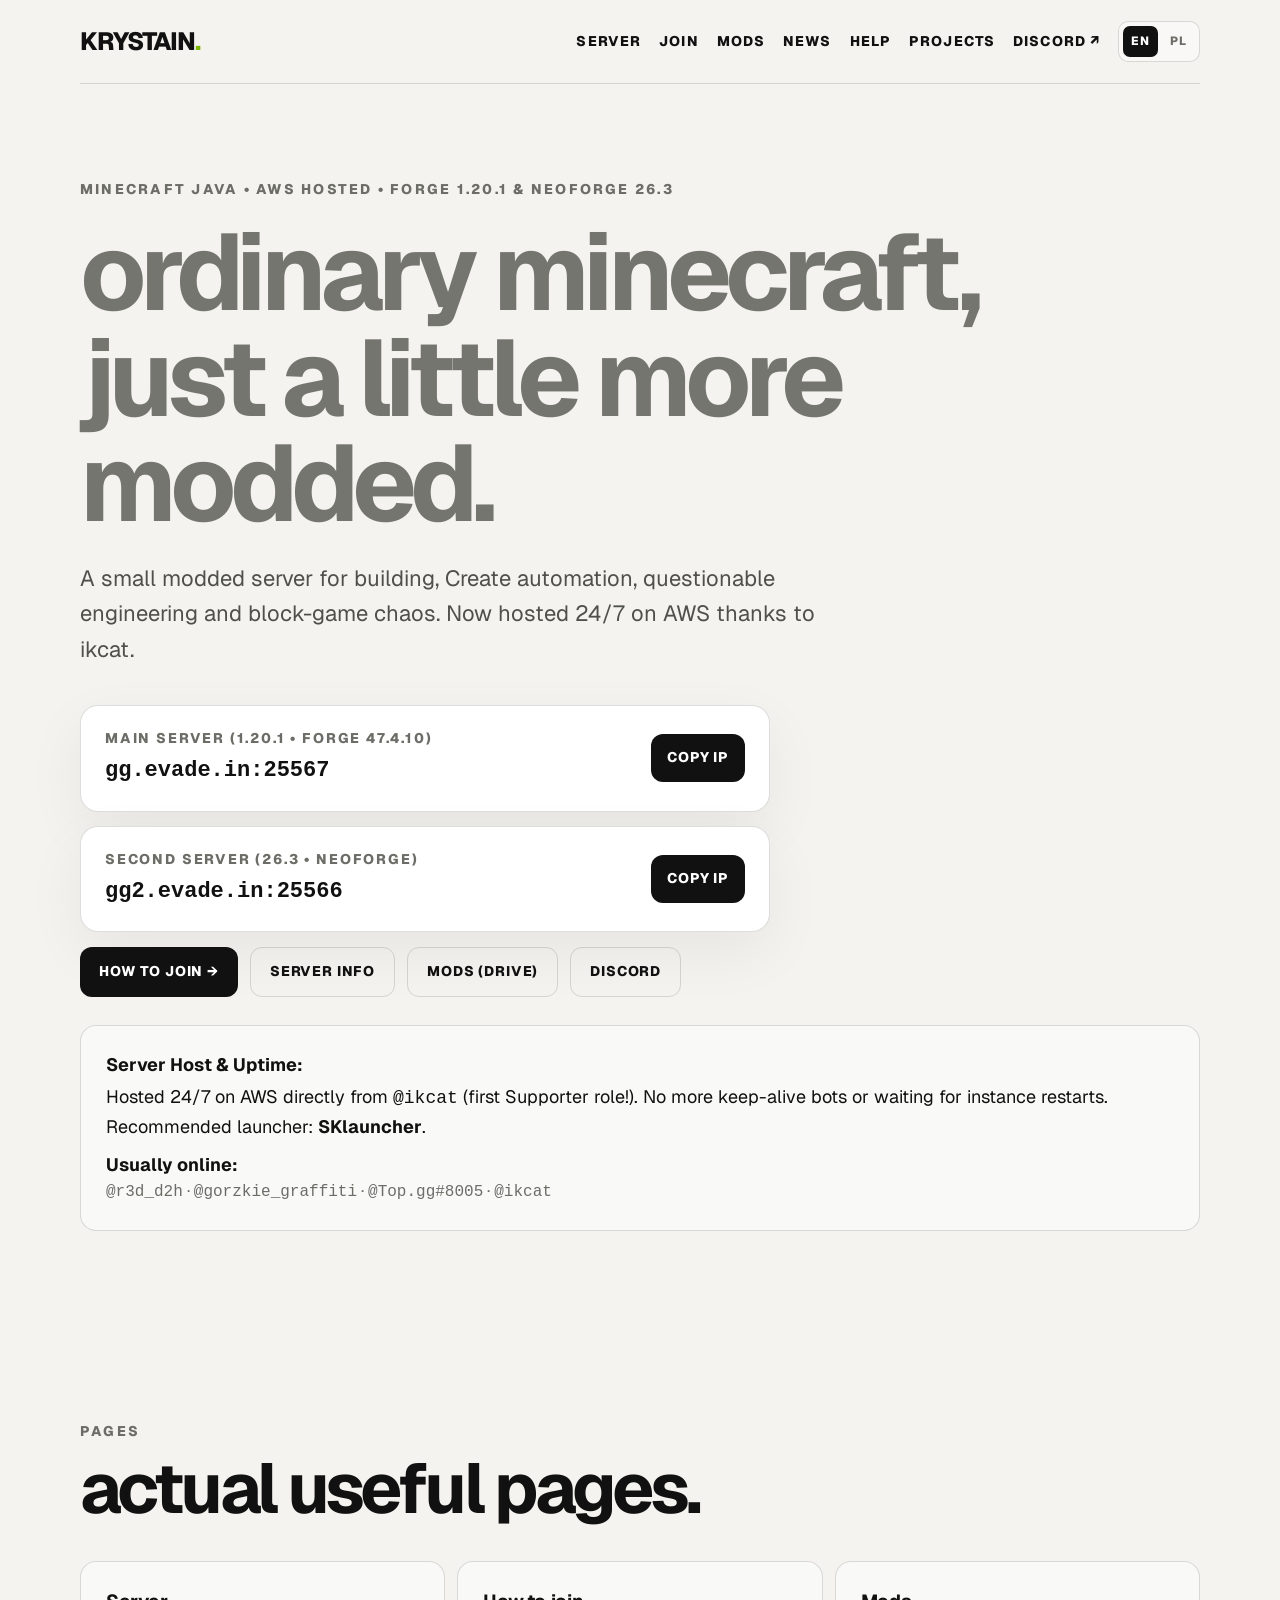
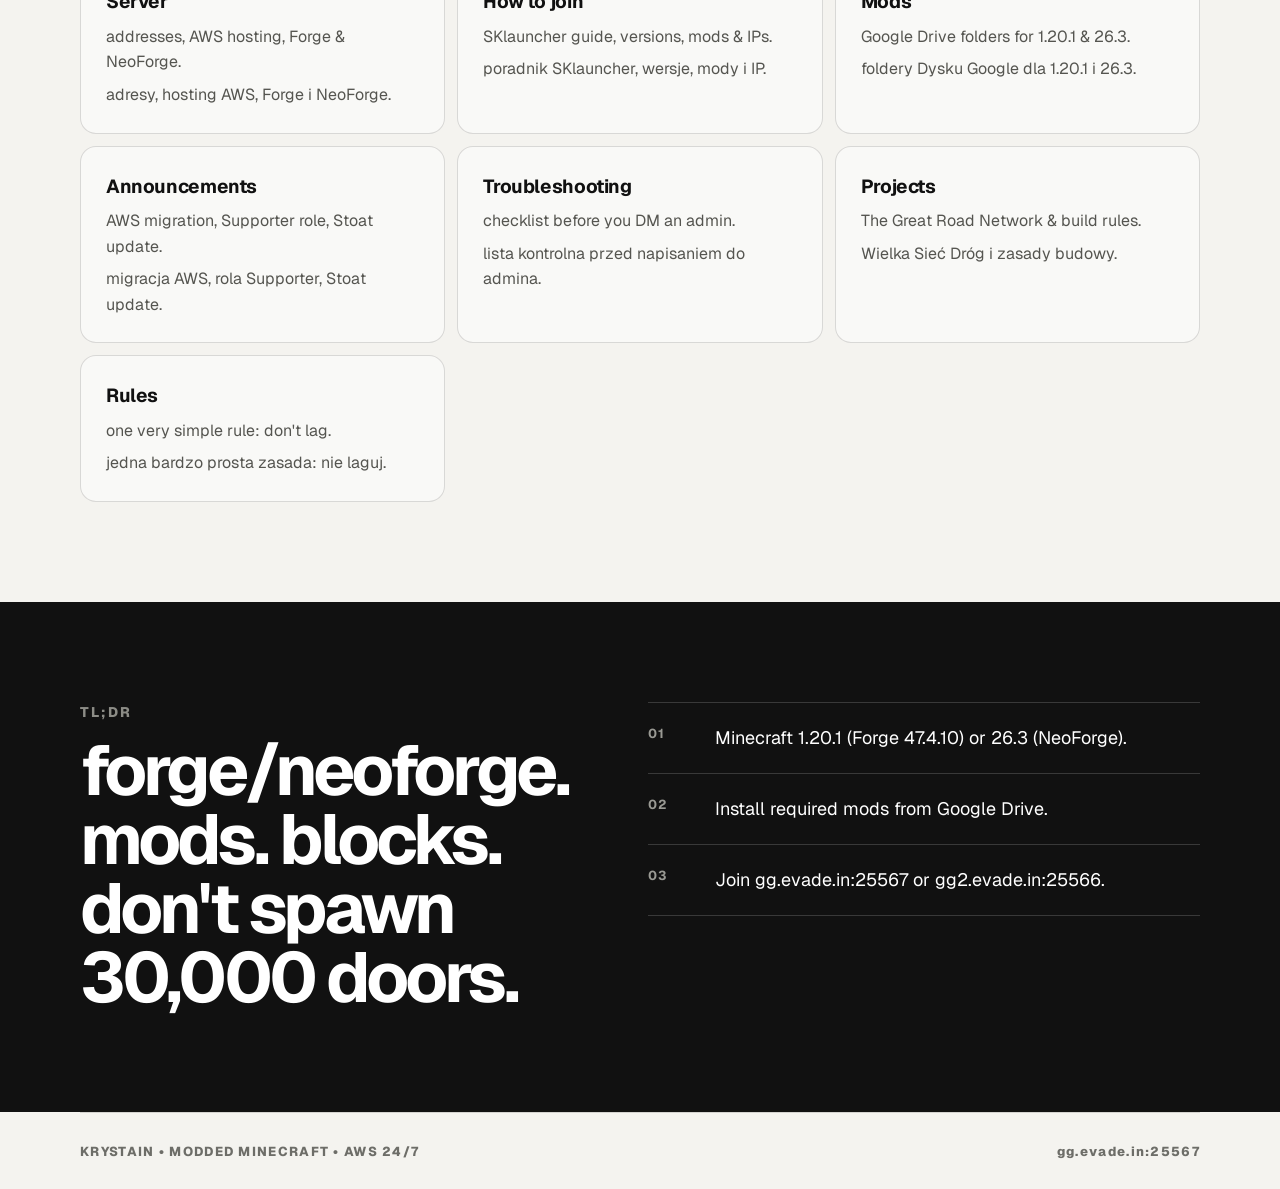
==== commit 68e15d69: "Update site with AWS migration, new server IPs, 26.3 second server, Google Drive modpack links, and " ====
--- a/index.html
+++ b/index.html
@@ -1,19 +1,30 @@
-<!doctype html><html lang="en" data-titleen="Krystain — Modded Minecraft 1.20.1" data-titlepl="Krystain — Modowany Minecraft 1.20.1" data-descen="Krystain is a small modded Minecraft Java 1.20.1 Forge server with Create." data-descpl="Krystain to mały modowany serwer Minecraft Java 1.20.1 Forge z Create."><head><meta charset="utf-8"><meta name="viewport" content="width=device-width, initial-scale=1"><title>Krystain — Modded Minecraft 1.20.1</title><meta name="description" content="Krystain is a small modded Minecraft Java 1.20.1 Forge server with Create."><meta name="robots" content="index, follow"><link rel="canonical" href="https://krystian-mc.vercel.app/"><meta property="og:type" content="website"><meta property="og:title" content="Krystain — Modded Minecraft 1.20.1"><meta property="og:description" content="Krystain is a small modded Minecraft Java 1.20.1 Forge server with Create."><meta property="og:url" content="https://krystian-mc.vercel.app/"><link rel="icon" href="/favicon.svg" type="image/svg+xml"><link rel="stylesheet" href="/styles.css"></head><body>
+<!doctype html><html lang="en" data-titleen="Krystain — Modded Minecraft 1.20.1 & 26.3" data-titlepl="Krystain — Modowany Minecraft 1.20.1 & 26.3" data-descen="Krystain is a small modded Minecraft server on AWS with Create, Forge 1.20.1 and NeoForge 26.3." data-descpl="Krystain to mały modowany serwer Minecraft na AWS z Create, Forge 1.20.1 i NeoForge 26.3."><head><meta charset="utf-8"><meta name="viewport" content="width=device-width, initial-scale=1"><title>Krystain — Modded Minecraft 1.20.1 & 26.3</title><meta name="description" content="Krystain is a small modded Minecraft server on AWS with Create, Forge 1.20.1 and NeoForge 26.3."><meta name="robots" content="index, follow"><link rel="canonical" href="https://krystian-mc.vercel.app/"><meta property="og:type" content="website"><meta property="og:title" content="Krystain — Modded Minecraft 1.20.1 & 26.3"><meta property="og:description" content="Krystain is a small modded Minecraft server on AWS with Create, Forge 1.20.1 and NeoForge 26.3."><meta property="og:url" content="https://krystian-mc.vercel.app/"><link rel="icon" href="/favicon.svg" type="image/svg+xml"><link rel="stylesheet" href="/styles.css"></head><body>
 <header class="nav wrap"><a class="brand" href="/">KRYSTAIN<span>.</span></a><div class="nav-actions"><a class="nav-link" href="/server/">SERVER</a><a class="nav-link" href="/join/">JOIN</a><a class="nav-link" href="/mods/">MODS</a><a class="nav-link" href="/announcements/">NEWS</a><a class="nav-link" href="/troubleshooting/">HELP</a><a class="nav-link" href="/projects/">PROJECTS</a><a class="nav-link" data-discord href="#">DISCORD ↗</a><div class="lang-switch"><button data-set-lang="en">EN</button><button data-set-lang="pl">PL</button></div></div></header>
 <main>
-<section class="hero wrap"><div class="eyebrow">MINECRAFT JAVA • FORGE 47.4.10</div><h1><span class="lang-en">ordinary minecraft,<br><span>just a little more modded.</span></span><span class="lang-pl">zwykły minecraft,<br><span>tylko trochę bardziej modowany.</span></span></h1>
-<p class="lead"><span class="lang-en">A small modded server for building, Create automation, questionable engineering and block-game chaos.</span><span class="lang-pl">Mały modowany serwer do budowania, automatyzacji z Create, podejrzanej inżynierii i blockowego chaosu.</span></p>
-<div class="server-card"><div><div class="label">SERVER ADDRESS</div><code>krystian.seedloaf.gg</code></div><button id="copy-ip" class="copy-btn">COPY IP</button></div>
-<div class="actions"><a class="btn" href="/join/">HOW TO JOIN →</a><a class="btn btn-ghost" href="/server/">SERVER INFO</a><a class="btn btn-ghost" data-discord href="#">DISCORD</a></div>
-<div class="notice" style="margin-top:28px"><strong><span class="lang-en">Usually online:</span><span class="lang-pl">Zwykle online:</span></strong><div class="mini"><code>@r3d_d2h</code> · <code>@gorzkie_graffiti</code> · <code>@Top.gg#8005</code></div><strong style="display:block;margin-top:12px"><span class="lang-en">Usually offline:</span><span class="lang-pl">Zwykle offline:</span></strong><div class="mini"><code>@marczelik</code> · <code>@piter_38099</code></div></div></section>
+<section class="hero wrap"><div class="eyebrow">MINECRAFT JAVA • AWS HOSTED • FORGE 1.20.1 &amp; NEOFORGE 26.3</div><h1><span class="lang-en">ordinary minecraft,<br><span>just a little more modded.</span></span><span class="lang-pl">zwykły minecraft,<br><span>tylko trochę bardziej modowany.</span></span></h1>
+<p class="lead"><span class="lang-en">A small modded server for building, Create automation, questionable engineering and block-game chaos. Now hosted 24/7 on AWS thanks to ikcat.</span><span class="lang-pl">Mały modowany serwer do budowania, automatyzacji z Create, podejrzanej inżynierii i klockowego chaosu. Teraz hostowany 24/7 na AWS dzięki ikcatowi.</span></p>
+
+<div class="server-card"><div><div class="label">MAIN SERVER (1.20.1 • FORGE 47.4.10)</div><code>gg.evade.in:25567</code></div><button class="copy-btn" data-copy="gg.evade.in:25567">COPY IP</button></div>
+
+<div class="server-card" style="margin-top:14px"><div><div class="label">SECOND SERVER (26.3 • NEOFORGE)</div><code>gg2.evade.in:25566</code></div><button class="copy-btn" data-copy="gg2.evade.in:25566">COPY IP</button></div>
+
+<div class="actions"><a class="btn" href="/join/">HOW TO JOIN →</a><a class="btn btn-ghost" href="/server/">SERVER INFO</a><a class="btn btn-ghost" href="/mods/">MODS (DRIVE)</a><a class="btn btn-ghost" data-discord href="#">DISCORD</a></div>
+
+<div class="notice" style="margin-top:28px">
+<strong><span class="lang-en">Server Host &amp; Uptime:</span><span class="lang-pl">Hosting i status serwera:</span></strong>
+<p style="margin:4px 0 10px"><span class="lang-en">Hosted 24/7 on AWS directly from <code>@ikcat</code> (first Supporter role!). No more keep-alive bots or waiting for instance restarts. Recommended launcher: <strong>SKlauncher</strong>.</span><span class="lang-pl">Chodzi 24/7 na AWS bezpośrednio od <code>@ikcat</code> (pierwsza rola Supporter!). Koniec z botami keep-alive i czekaniem na restart instancji. Polecany launcher: <strong>SKlauncher</strong>.</span></p>
+<strong><span class="lang-en">Usually online:</span><span class="lang-pl">Zwykle online:</span></strong><div class="mini"><code>@r3d_d2h</code> · <code>@gorzkie_graffiti</code> · <code>@Top.gg#8005</code> · <code>@ikcat</code></div>
+</div></section>
+
 <section class="section wrap"><div class="section-head"><div class="eyebrow">PAGES</div><h2><span class="lang-en">actual useful pages.</span><span class="lang-pl">faktycznie przydatne strony.</span></h2></div><div class="link-grid">
-<a class="link-card" href="/server/"><strong>Server</strong><span><span class="lang-en">address, versions and server basics.</span><span class="lang-pl">adres, wersje i podstawowe informacje.</span></span></a>
-<a class="link-card" href="/join/"><strong>How to join</strong><span><span class="lang-en">exact Forge version, mods and setup.</span><span class="lang-pl">dokładna wersja Forge, mody i konfiguracja.</span></span></a>
-<a class="link-card" href="/mods/"><strong>Mods</strong><span><span class="lang-en">required files and optional mods.</span><span class="lang-pl">wymagane pliki i opcjonalne mody.</span></span></a>
-<a class="link-card" href="/announcements/"><strong>Announcements</strong><span><span class="lang-en">recent migrations and server updates.</span><span class="lang-pl">ostatnie migracje i aktualizacje.</span></span></a>
+<a class="link-card" href="/server/"><strong>Server</strong><span><span class="lang-en">addresses, AWS hosting, Forge &amp; NeoForge.</span><span class="lang-pl">adresy, hosting AWS, Forge i NeoForge.</span></span></a>
+<a class="link-card" href="/join/"><strong>How to join</strong><span><span class="lang-en">SKlauncher guide, versions, mods &amp; IPs.</span><span class="lang-pl">poradnik SKlauncher, wersje, mody i IP.</span></span></a>
+<a class="link-card" href="/mods/"><strong>Mods</strong><span><span class="lang-en">Google Drive folders for 1.20.1 &amp; 26.3.</span><span class="lang-pl">foldery Dysku Google dla 1.20.1 i 26.3.</span></span></a>
+<a class="link-card" href="/announcements/"><strong>Announcements</strong><span><span class="lang-en">AWS migration, Supporter role, Stoat update.</span><span class="lang-pl">migracja AWS, rola Supporter, Stoat update.</span></span></a>
 <a class="link-card" href="/troubleshooting/"><strong>Troubleshooting</strong><span><span class="lang-en">checklist before you DM an admin.</span><span class="lang-pl">lista kontrolna przed napisaniem do admina.</span></span></a>
-<a class="link-card" href="/projects/"><strong>Projects</strong><span><span class="lang-en">organize builds with useful coordinates.</span><span class="lang-pl">organizuj budowy z konkretnymi koordynatami.</span></span></a>
-<a class="link-card" href="/rules/"><strong>Rules</strong><span><span class="lang-en">one very simple rule.</span><span class="lang-pl">jedna bardzo prosta zasada.</span></span></a></div></section>
-<section class="section dark"><div class="wrap split"><div><div class="eyebrow">TL;DR</div><h2><span class="lang-en">forge. mods. blocks. don't spawn 30,000 doors.</span><span class="lang-pl">forge. mody. bloczki. nie spawnuj 30 000 drzwi.</span></h2></div><div class="steps">
-<div class="step"><b>01</b><span><span class="lang-en">Minecraft Java 1.20.1 + Forge 47.4.10.</span><span class="lang-pl">Minecraft Java 1.20.1 + Forge 47.4.10.</span></span></div><div class="step"><b>02</b><span><span class="lang-en">Install required mods.</span><span class="lang-pl">Zainstaluj wymagane mody.</span></span></div><div class="step"><b>03</b><span><span class="lang-en">Join krystian.seedloaf.gg.</span><span class="lang-pl">Wejdź na krystian.seedloaf.gg.</span></span></div>
-</div></div></section></main><footer class="footer wrap"><span>KRYSTAIN • MODDED MINECRAFT 1.20.1</span><span>krystian.seedloaf.gg</span></footer><script src="/site.js"></script></body></html>+<a class="link-card" href="/projects/"><strong>Projects</strong><span><span class="lang-en">The Great Road Network &amp; build rules.</span><span class="lang-pl">Wielka Sieć Dróg i zasady budowy.</span></span></a>
+<a class="link-card" href="/rules/"><strong>Rules</strong><span><span class="lang-en">one very simple rule: don't lag.</span><span class="lang-pl">jedna bardzo prosta zasada: nie laguj.</span></span></a></div></section>
+
+<section class="section dark"><div class="wrap split"><div><div class="eyebrow">TL;DR</div><h2><span class="lang-en">forge/neoforge. mods. blocks. don't spawn 30,000 doors.</span><span class="lang-pl">forge/neoforge. mody. bloczki. nie spawnuj 30 000 drzwi.</span></h2></div><div class="steps">
+<div class="step"><b>01</b><span><span class="lang-en">Minecraft 1.20.1 (Forge 47.4.10) or 26.3 (NeoForge).</span><span class="lang-pl">Minecraft 1.20.1 (Forge 47.4.10) lub 26.3 (NeoForge).</span></span></div><div class="step"><b>02</b><span><span class="lang-en">Install required mods from Google Drive.</span><span class="lang-pl">Zainstaluj wymagane mody z Dysku Google.</span></span></div><div class="step"><b>03</b><span><span class="lang-en">Join gg.evade.in:25567 or gg2.evade.in:25566.</span><span class="lang-pl">Wejdź na gg.evade.in:25567 lub gg2.evade.in:25566.</span></span></div>
+</div></div></section></main><footer class="footer wrap"><span>KRYSTAIN • MODDED MINECRAFT • AWS 24/7</span><span>gg.evade.in:25567</span></footer><script src="/site.js"></script></body></html>
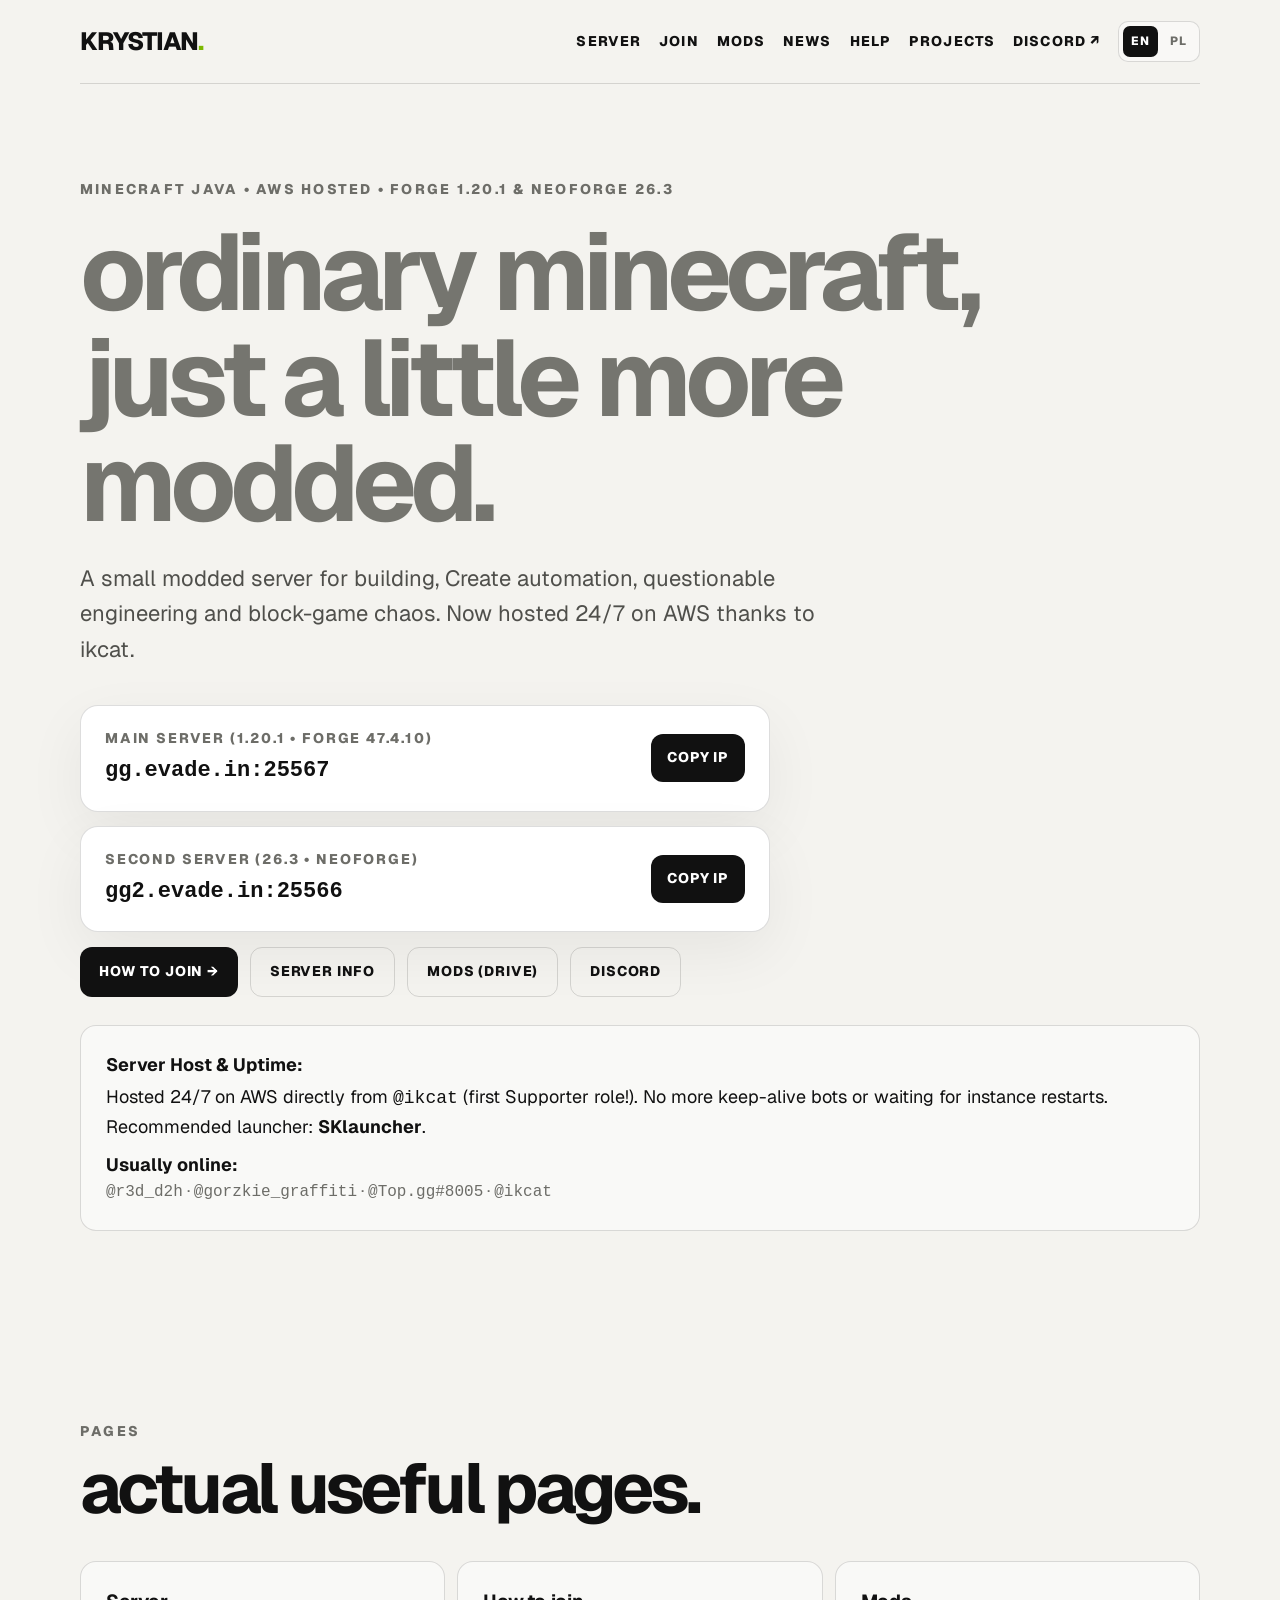
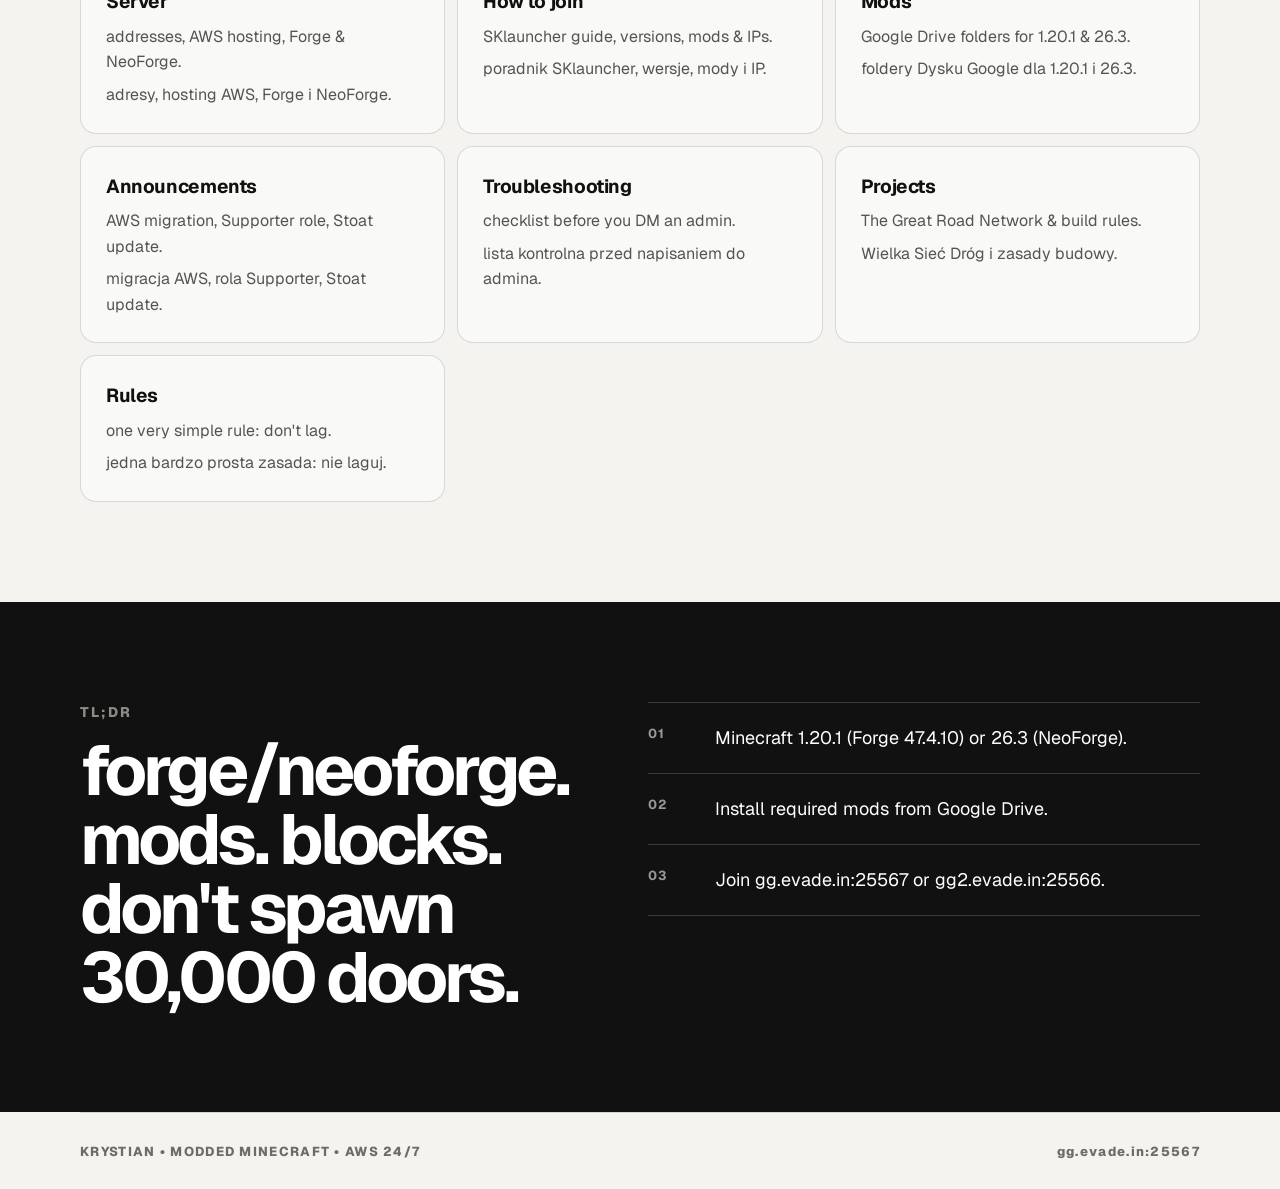
==== commit 1c871eff: "Fix spelling from Krystain to Krystian across all site files" ====
--- a/index.html
+++ b/index.html
@@ -1,5 +1,5 @@
-<!doctype html><html lang="en" data-titleen="Krystain — Modded Minecraft 1.20.1 & 26.3" data-titlepl="Krystain — Modowany Minecraft 1.20.1 & 26.3" data-descen="Krystain is a small modded Minecraft server on AWS with Create, Forge 1.20.1 and NeoForge 26.3." data-descpl="Krystain to mały modowany serwer Minecraft na AWS z Create, Forge 1.20.1 i NeoForge 26.3."><head><meta charset="utf-8"><meta name="viewport" content="width=device-width, initial-scale=1"><title>Krystain — Modded Minecraft 1.20.1 & 26.3</title><meta name="description" content="Krystain is a small modded Minecraft server on AWS with Create, Forge 1.20.1 and NeoForge 26.3."><meta name="robots" content="index, follow"><link rel="canonical" href="https://krystian-mc.vercel.app/"><meta property="og:type" content="website"><meta property="og:title" content="Krystain — Modded Minecraft 1.20.1 & 26.3"><meta property="og:description" content="Krystain is a small modded Minecraft server on AWS with Create, Forge 1.20.1 and NeoForge 26.3."><meta property="og:url" content="https://krystian-mc.vercel.app/"><link rel="icon" href="/favicon.svg" type="image/svg+xml"><link rel="stylesheet" href="/styles.css"></head><body>
-<header class="nav wrap"><a class="brand" href="/">KRYSTAIN<span>.</span></a><div class="nav-actions"><a class="nav-link" href="/server/">SERVER</a><a class="nav-link" href="/join/">JOIN</a><a class="nav-link" href="/mods/">MODS</a><a class="nav-link" href="/announcements/">NEWS</a><a class="nav-link" href="/troubleshooting/">HELP</a><a class="nav-link" href="/projects/">PROJECTS</a><a class="nav-link" data-discord href="#">DISCORD ↗</a><div class="lang-switch"><button data-set-lang="en">EN</button><button data-set-lang="pl">PL</button></div></div></header>
+<!doctype html><html lang="en" data-titleen="Krystian — Modded Minecraft 1.20.1 & 26.3" data-titlepl="Krystian — Modowany Minecraft 1.20.1 & 26.3" data-descen="Krystian is a small modded Minecraft server on AWS with Create, Forge 1.20.1 and NeoForge 26.3." data-descpl="Krystian to mały modowany serwer Minecraft na AWS z Create, Forge 1.20.1 i NeoForge 26.3."><head><meta charset="utf-8"><meta name="viewport" content="width=device-width, initial-scale=1"><title>Krystian — Modded Minecraft 1.20.1 & 26.3</title><meta name="description" content="Krystian is a small modded Minecraft server on AWS with Create, Forge 1.20.1 and NeoForge 26.3."><meta name="robots" content="index, follow"><link rel="canonical" href="https://krystian-mc.vercel.app/"><meta property="og:type" content="website"><meta property="og:title" content="Krystian — Modded Minecraft 1.20.1 & 26.3"><meta property="og:description" content="Krystian is a small modded Minecraft server on AWS with Create, Forge 1.20.1 and NeoForge 26.3."><meta property="og:url" content="https://krystian-mc.vercel.app/"><link rel="icon" href="/favicon.svg" type="image/svg+xml"><link rel="stylesheet" href="/styles.css"></head><body>
+<header class="nav wrap"><a class="brand" href="/">KRYSTIAN<span>.</span></a><div class="nav-actions"><a class="nav-link" href="/server/">SERVER</a><a class="nav-link" href="/join/">JOIN</a><a class="nav-link" href="/mods/">MODS</a><a class="nav-link" href="/announcements/">NEWS</a><a class="nav-link" href="/troubleshooting/">HELP</a><a class="nav-link" href="/projects/">PROJECTS</a><a class="nav-link" data-discord href="#">DISCORD ↗</a><div class="lang-switch"><button data-set-lang="en">EN</button><button data-set-lang="pl">PL</button></div></div></header>
 <main>
 <section class="hero wrap"><div class="eyebrow">MINECRAFT JAVA • AWS HOSTED • FORGE 1.20.1 &amp; NEOFORGE 26.3</div><h1><span class="lang-en">ordinary minecraft,<br><span>just a little more modded.</span></span><span class="lang-pl">zwykły minecraft,<br><span>tylko trochę bardziej modowany.</span></span></h1>
 <p class="lead"><span class="lang-en">A small modded server for building, Create automation, questionable engineering and block-game chaos. Now hosted 24/7 on AWS thanks to ikcat.</span><span class="lang-pl">Mały modowany serwer do budowania, automatyzacji z Create, podejrzanej inżynierii i klockowego chaosu. Teraz hostowany 24/7 na AWS dzięki ikcatowi.</span></p>
@@ -27,4 +27,4 @@
 
 <section class="section dark"><div class="wrap split"><div><div class="eyebrow">TL;DR</div><h2><span class="lang-en">forge/neoforge. mods. blocks. don't spawn 30,000 doors.</span><span class="lang-pl">forge/neoforge. mody. bloczki. nie spawnuj 30 000 drzwi.</span></h2></div><div class="steps">
 <div class="step"><b>01</b><span><span class="lang-en">Minecraft 1.20.1 (Forge 47.4.10) or 26.3 (NeoForge).</span><span class="lang-pl">Minecraft 1.20.1 (Forge 47.4.10) lub 26.3 (NeoForge).</span></span></div><div class="step"><b>02</b><span><span class="lang-en">Install required mods from Google Drive.</span><span class="lang-pl">Zainstaluj wymagane mody z Dysku Google.</span></span></div><div class="step"><b>03</b><span><span class="lang-en">Join gg.evade.in:25567 or gg2.evade.in:25566.</span><span class="lang-pl">Wejdź na gg.evade.in:25567 lub gg2.evade.in:25566.</span></span></div>
-</div></div></section></main><footer class="footer wrap"><span>KRYSTAIN • MODDED MINECRAFT • AWS 24/7</span><span>gg.evade.in:25567</span></footer><script src="/site.js"></script></body></html>
+</div></div></section></main><footer class="footer wrap"><span>KRYSTIAN • MODDED MINECRAFT • AWS 24/7</span><span>gg.evade.in:25567</span></footer><script src="/site.js"></script></body></html>
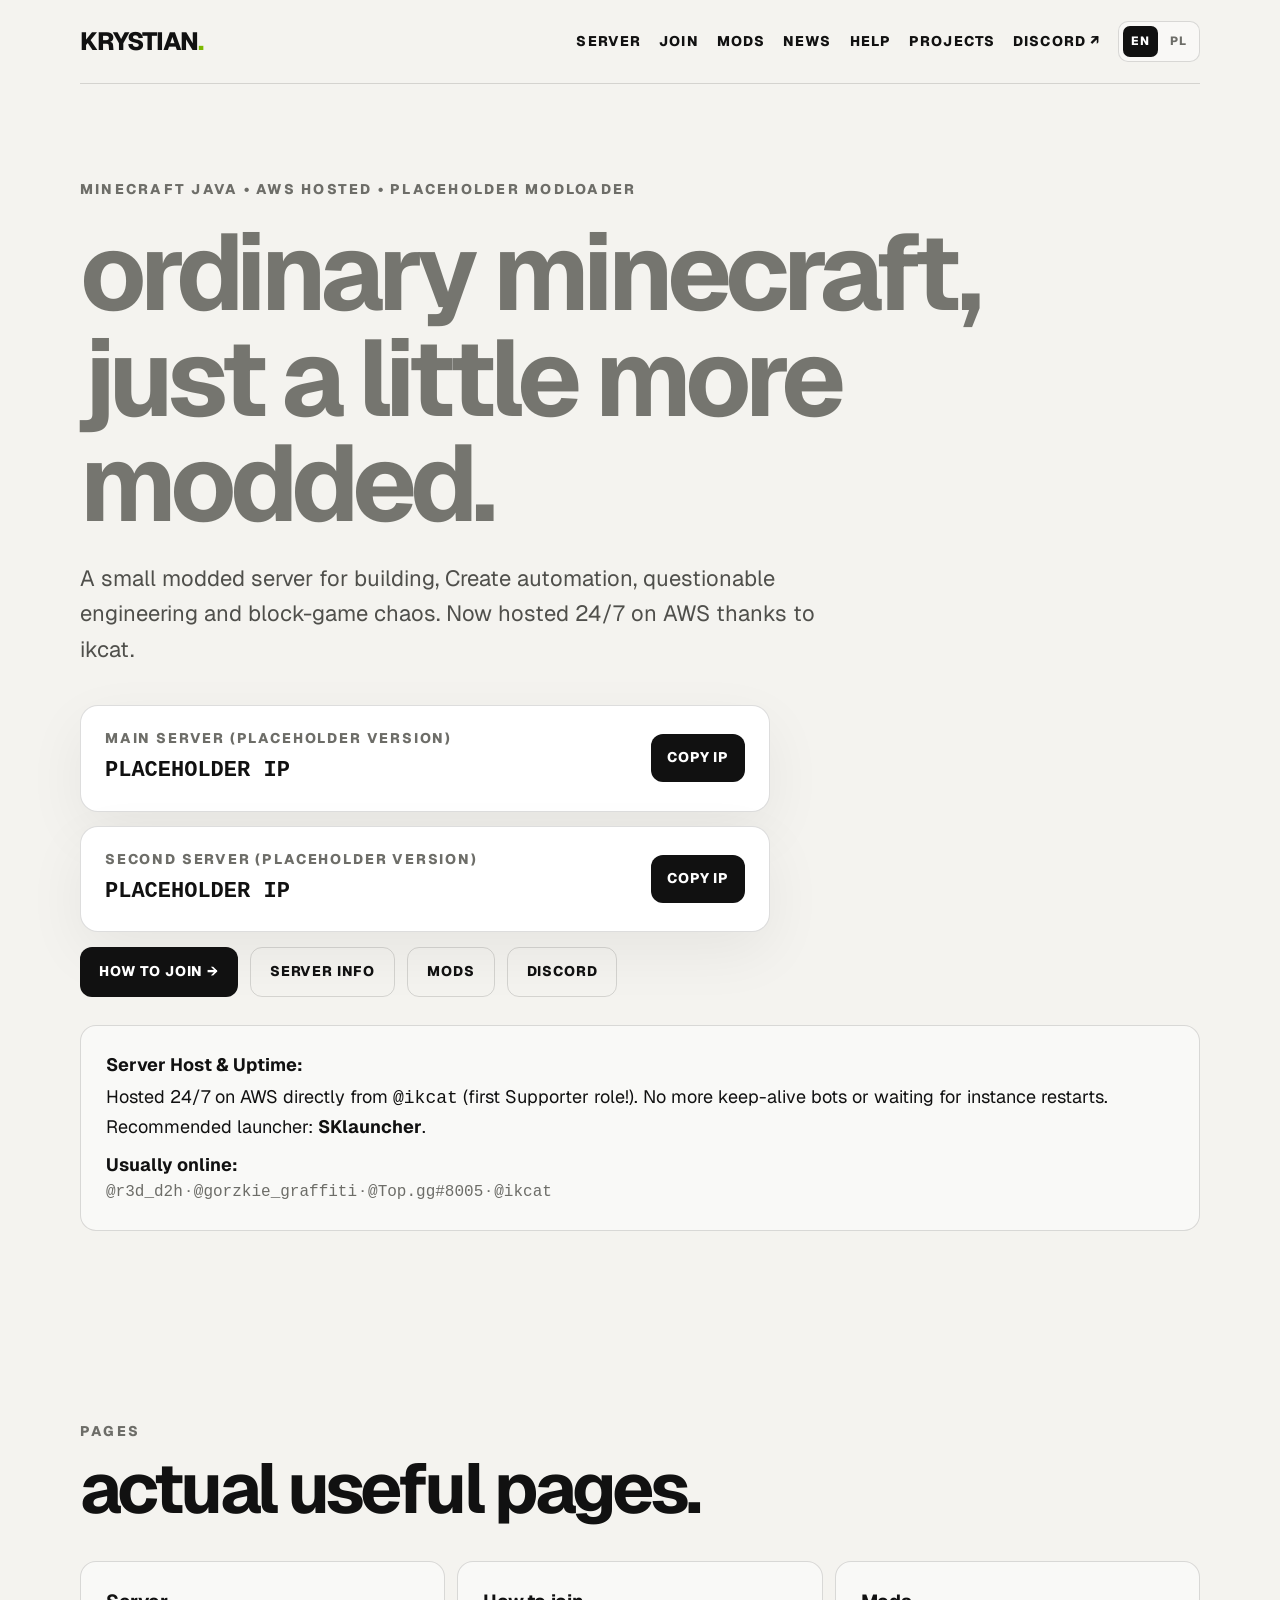
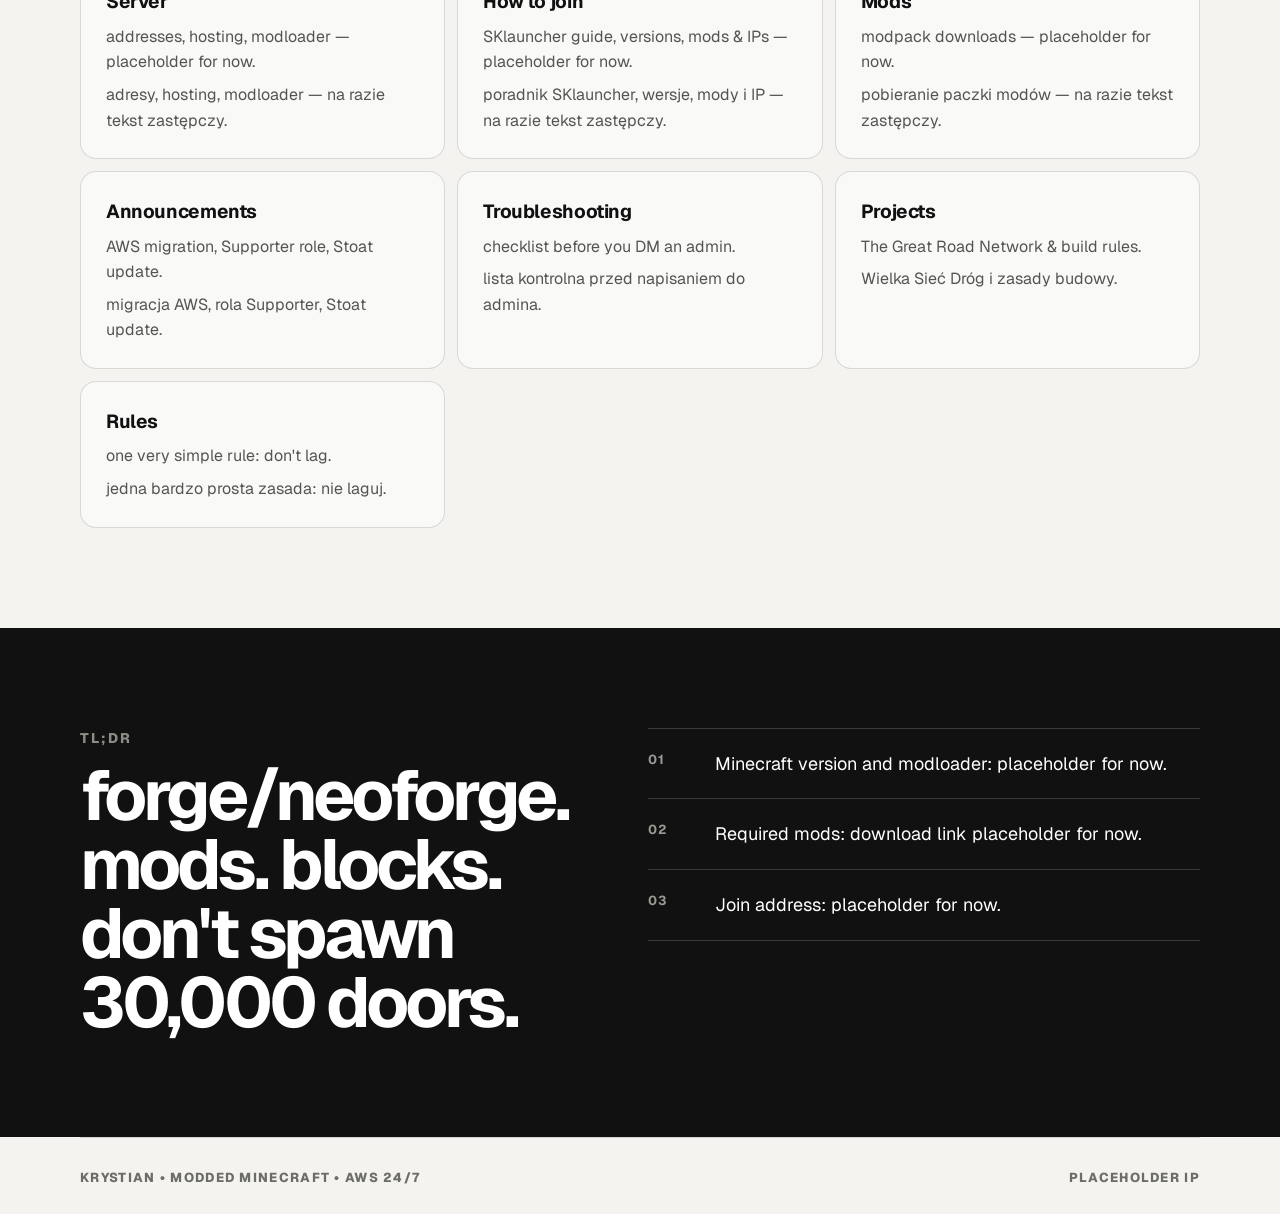
==== commit b2701a21: "Replace server details with placeholders ahead of forever world" ====
--- a/index.html
+++ b/index.html
@@ -1,14 +1,14 @@
-<!doctype html><html lang="en" data-titleen="Krystian — Modded Minecraft 1.20.1 & 26.3" data-titlepl="Krystian — Modowany Minecraft 1.20.1 & 26.3" data-descen="Krystian is a small modded Minecraft server on AWS with Create, Forge 1.20.1 and NeoForge 26.3." data-descpl="Krystian to mały modowany serwer Minecraft na AWS z Create, Forge 1.20.1 i NeoForge 26.3."><head><meta charset="utf-8"><meta name="viewport" content="width=device-width, initial-scale=1"><title>Krystian — Modded Minecraft 1.20.1 & 26.3</title><meta name="description" content="Krystian is a small modded Minecraft server on AWS with Create, Forge 1.20.1 and NeoForge 26.3."><meta name="robots" content="index, follow"><link rel="canonical" href="https://krystian-mc.vercel.app/"><meta property="og:type" content="website"><meta property="og:title" content="Krystian — Modded Minecraft 1.20.1 & 26.3"><meta property="og:description" content="Krystian is a small modded Minecraft server on AWS with Create, Forge 1.20.1 and NeoForge 26.3."><meta property="og:url" content="https://krystian-mc.vercel.app/"><link rel="icon" href="/favicon.svg" type="image/svg+xml"><link rel="stylesheet" href="/styles.css"></head><body>
+<!doctype html><html lang="en" data-titleen="Krystian — Modded Minecraft" data-titlepl="Krystian — Modowany Minecraft" data-descen="Krystian is a small modded Minecraft server on AWS. Details coming soon." data-descpl="Krystian to mały modowany serwer Minecraft na AWS. Szczegóły wkrótce."><head><meta charset="utf-8"><meta name="viewport" content="width=device-width, initial-scale=1"><title>Krystian — Modded Minecraft</title><meta name="description" content="Krystian is a small modded Minecraft server on AWS. Details coming soon."><meta name="robots" content="index, follow"><link rel="canonical" href="https://krystian-mc.vercel.app/"><meta property="og:type" content="website"><meta property="og:title" content="Krystian — Modded Minecraft"><meta property="og:description" content="Krystian is a small modded Minecraft server on AWS. Details coming soon."><meta property="og:url" content="https://krystian-mc.vercel.app/"><link rel="icon" href="/favicon.svg" type="image/svg+xml"><link rel="stylesheet" href="/styles.css"></head><body>
 <header class="nav wrap"><a class="brand" href="/">KRYSTIAN<span>.</span></a><div class="nav-actions"><a class="nav-link" href="/server/">SERVER</a><a class="nav-link" href="/join/">JOIN</a><a class="nav-link" href="/mods/">MODS</a><a class="nav-link" href="/announcements/">NEWS</a><a class="nav-link" href="/troubleshooting/">HELP</a><a class="nav-link" href="/projects/">PROJECTS</a><a class="nav-link" data-discord href="#">DISCORD ↗</a><div class="lang-switch"><button data-set-lang="en">EN</button><button data-set-lang="pl">PL</button></div></div></header>
 <main>
-<section class="hero wrap"><div class="eyebrow">MINECRAFT JAVA • AWS HOSTED • FORGE 1.20.1 &amp; NEOFORGE 26.3</div><h1><span class="lang-en">ordinary minecraft,<br><span>just a little more modded.</span></span><span class="lang-pl">zwykły minecraft,<br><span>tylko trochę bardziej modowany.</span></span></h1>
+<section class="hero wrap"><div class="eyebrow">MINECRAFT JAVA • AWS HOSTED • PLACEHOLDER MODLOADER</div><h1><span class="lang-en">ordinary minecraft,<br><span>just a little more modded.</span></span><span class="lang-pl">zwykły minecraft,<br><span>tylko trochę bardziej modowany.</span></span></h1>
 <p class="lead"><span class="lang-en">A small modded server for building, Create automation, questionable engineering and block-game chaos. Now hosted 24/7 on AWS thanks to ikcat.</span><span class="lang-pl">Mały modowany serwer do budowania, automatyzacji z Create, podejrzanej inżynierii i klockowego chaosu. Teraz hostowany 24/7 na AWS dzięki ikcatowi.</span></p>
 
-<div class="server-card"><div><div class="label">MAIN SERVER (1.20.1 • FORGE 47.4.10)</div><code>gg.evade.in:25567</code></div><button class="copy-btn" data-copy="gg.evade.in:25567">COPY IP</button></div>
+<div class="server-card"><div><div class="label">MAIN SERVER (PLACEHOLDER VERSION)</div><code>PLACEHOLDER IP</code></div><button class="copy-btn" data-copy="PLACEHOLDER IP">COPY IP</button></div>
 
-<div class="server-card" style="margin-top:14px"><div><div class="label">SECOND SERVER (26.3 • NEOFORGE)</div><code>gg2.evade.in:25566</code></div><button class="copy-btn" data-copy="gg2.evade.in:25566">COPY IP</button></div>
+<div class="server-card" style="margin-top:14px"><div><div class="label">SECOND SERVER (PLACEHOLDER VERSION)</div><code>PLACEHOLDER IP</code></div><button class="copy-btn" data-copy="PLACEHOLDER IP">COPY IP</button></div>
 
-<div class="actions"><a class="btn" href="/join/">HOW TO JOIN →</a><a class="btn btn-ghost" href="/server/">SERVER INFO</a><a class="btn btn-ghost" href="/mods/">MODS (DRIVE)</a><a class="btn btn-ghost" data-discord href="#">DISCORD</a></div>
+<div class="actions"><a class="btn" href="/join/">HOW TO JOIN →</a><a class="btn btn-ghost" href="/server/">SERVER INFO</a><a class="btn btn-ghost" href="/mods/">MODS</a><a class="btn btn-ghost" data-discord href="#">DISCORD</a></div>
 
 <div class="notice" style="margin-top:28px">
 <strong><span class="lang-en">Server Host &amp; Uptime:</span><span class="lang-pl">Hosting i status serwera:</span></strong>
@@ -17,14 +17,14 @@
 </div></section>
 
 <section class="section wrap"><div class="section-head"><div class="eyebrow">PAGES</div><h2><span class="lang-en">actual useful pages.</span><span class="lang-pl">faktycznie przydatne strony.</span></h2></div><div class="link-grid">
-<a class="link-card" href="/server/"><strong>Server</strong><span><span class="lang-en">addresses, AWS hosting, Forge &amp; NeoForge.</span><span class="lang-pl">adresy, hosting AWS, Forge i NeoForge.</span></span></a>
-<a class="link-card" href="/join/"><strong>How to join</strong><span><span class="lang-en">SKlauncher guide, versions, mods &amp; IPs.</span><span class="lang-pl">poradnik SKlauncher, wersje, mody i IP.</span></span></a>
-<a class="link-card" href="/mods/"><strong>Mods</strong><span><span class="lang-en">Google Drive folders for 1.20.1 &amp; 26.3.</span><span class="lang-pl">foldery Dysku Google dla 1.20.1 i 26.3.</span></span></a>
+<a class="link-card" href="/server/"><strong>Server</strong><span><span class="lang-en">addresses, hosting, modloader — placeholder for now.</span><span class="lang-pl">adresy, hosting, modloader — na razie tekst zastępczy.</span></span></a>
+<a class="link-card" href="/join/"><strong>How to join</strong><span><span class="lang-en">SKlauncher guide, versions, mods &amp; IPs — placeholder for now.</span><span class="lang-pl">poradnik SKlauncher, wersje, mody i IP — na razie tekst zastępczy.</span></span></a>
+<a class="link-card" href="/mods/"><strong>Mods</strong><span><span class="lang-en">modpack downloads — placeholder for now.</span><span class="lang-pl">pobieranie paczki modów — na razie tekst zastępczy.</span></span></a>
 <a class="link-card" href="/announcements/"><strong>Announcements</strong><span><span class="lang-en">AWS migration, Supporter role, Stoat update.</span><span class="lang-pl">migracja AWS, rola Supporter, Stoat update.</span></span></a>
 <a class="link-card" href="/troubleshooting/"><strong>Troubleshooting</strong><span><span class="lang-en">checklist before you DM an admin.</span><span class="lang-pl">lista kontrolna przed napisaniem do admina.</span></span></a>
 <a class="link-card" href="/projects/"><strong>Projects</strong><span><span class="lang-en">The Great Road Network &amp; build rules.</span><span class="lang-pl">Wielka Sieć Dróg i zasady budowy.</span></span></a>
 <a class="link-card" href="/rules/"><strong>Rules</strong><span><span class="lang-en">one very simple rule: don't lag.</span><span class="lang-pl">jedna bardzo prosta zasada: nie laguj.</span></span></a></div></section>
 
 <section class="section dark"><div class="wrap split"><div><div class="eyebrow">TL;DR</div><h2><span class="lang-en">forge/neoforge. mods. blocks. don't spawn 30,000 doors.</span><span class="lang-pl">forge/neoforge. mody. bloczki. nie spawnuj 30 000 drzwi.</span></h2></div><div class="steps">
-<div class="step"><b>01</b><span><span class="lang-en">Minecraft 1.20.1 (Forge 47.4.10) or 26.3 (NeoForge).</span><span class="lang-pl">Minecraft 1.20.1 (Forge 47.4.10) lub 26.3 (NeoForge).</span></span></div><div class="step"><b>02</b><span><span class="lang-en">Install required mods from Google Drive.</span><span class="lang-pl">Zainstaluj wymagane mody z Dysku Google.</span></span></div><div class="step"><b>03</b><span><span class="lang-en">Join gg.evade.in:25567 or gg2.evade.in:25566.</span><span class="lang-pl">Wejdź na gg.evade.in:25567 lub gg2.evade.in:25566.</span></span></div>
-</div></div></section></main><footer class="footer wrap"><span>KRYSTIAN • MODDED MINECRAFT • AWS 24/7</span><span>gg.evade.in:25567</span></footer><script src="/site.js"></script></body></html>
+<div class="step"><b>01</b><span><span class="lang-en">Minecraft version and modloader: placeholder for now.</span><span class="lang-pl">Wersja Minecrafta i modloader: na razie tekst zastępczy.</span></span></div><div class="step"><b>02</b><span><span class="lang-en">Required mods: download link placeholder for now.</span><span class="lang-pl">Wymagane mody: link do pobrania to na razie tekst zastępczy.</span></span></div><div class="step"><b>03</b><span><span class="lang-en">Join address: placeholder for now.</span><span class="lang-pl">Adres serwera: na razie tekst zastępczy.</span></span></div>
+</div></div></section></main><footer class="footer wrap"><span>KRYSTIAN • MODDED MINECRAFT • AWS 24/7</span><span>PLACEHOLDER IP</span></footer><script src="/site.js"></script></body></html>
